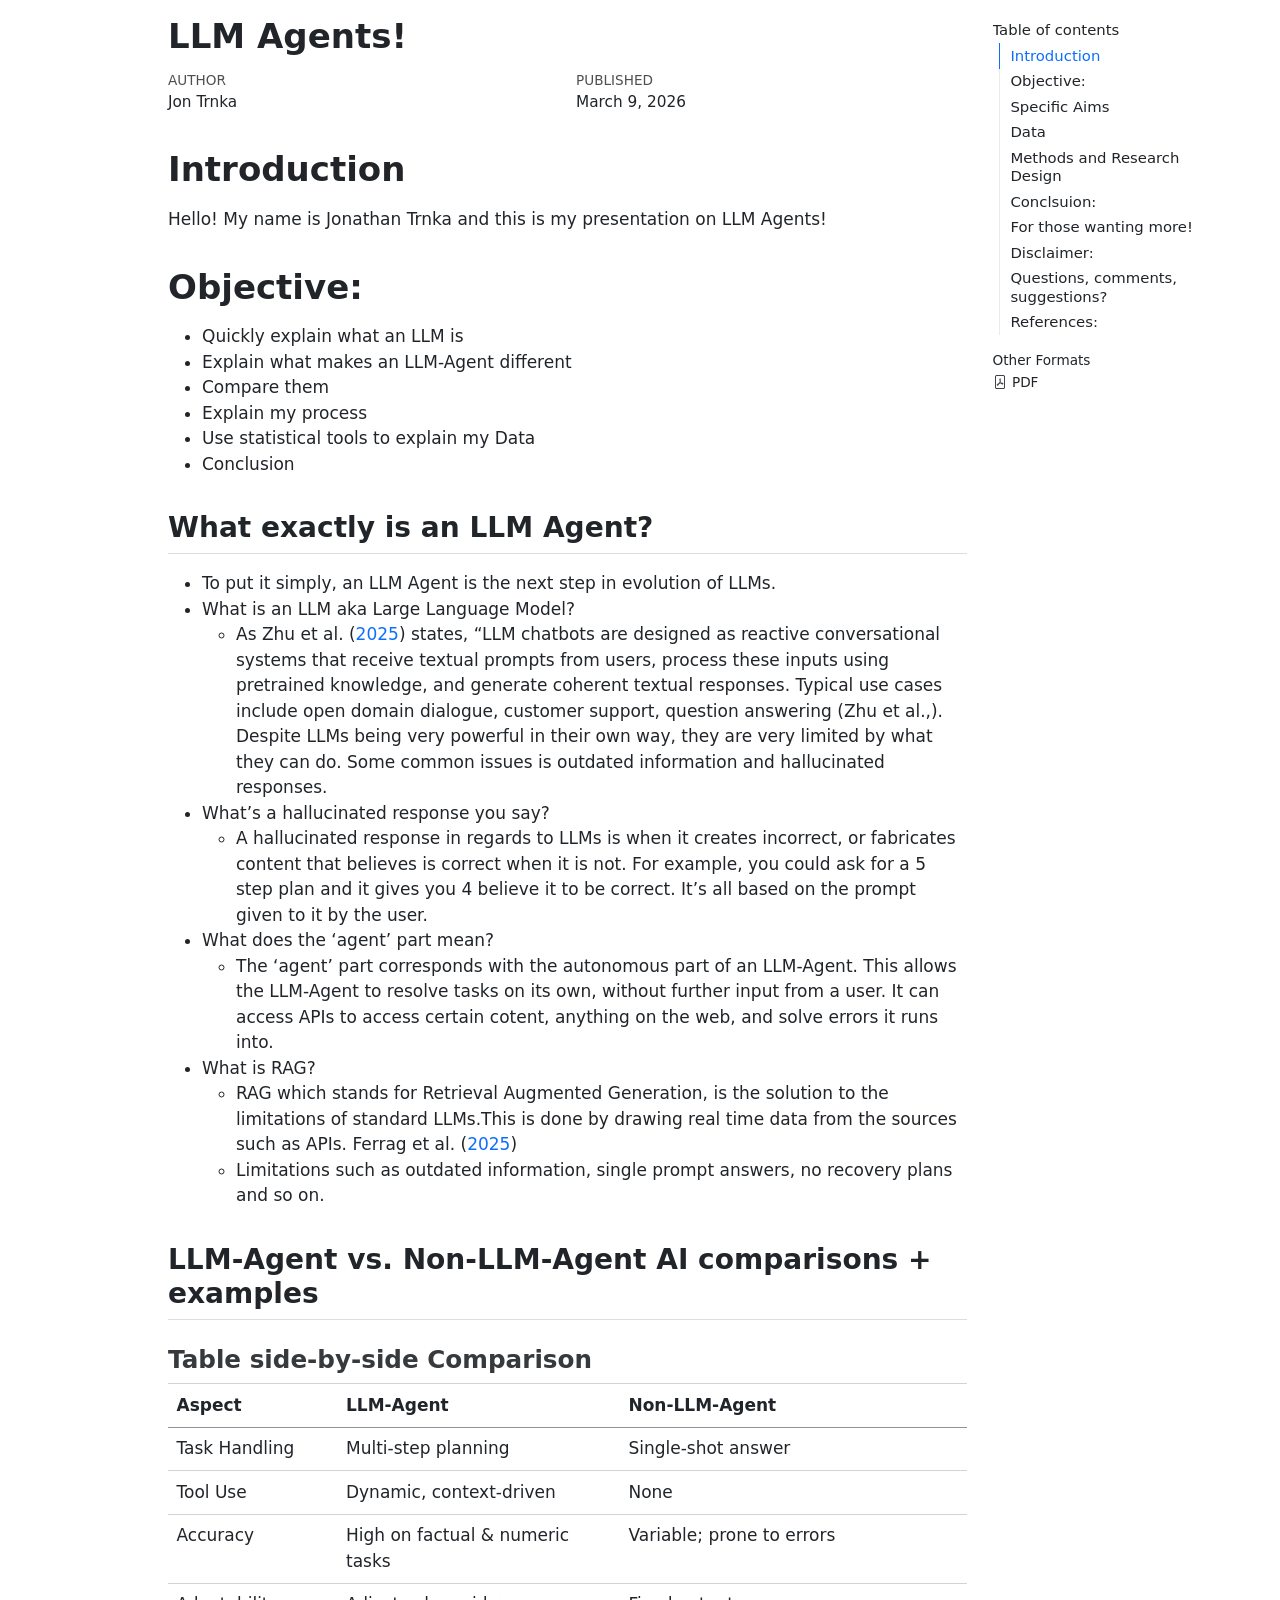
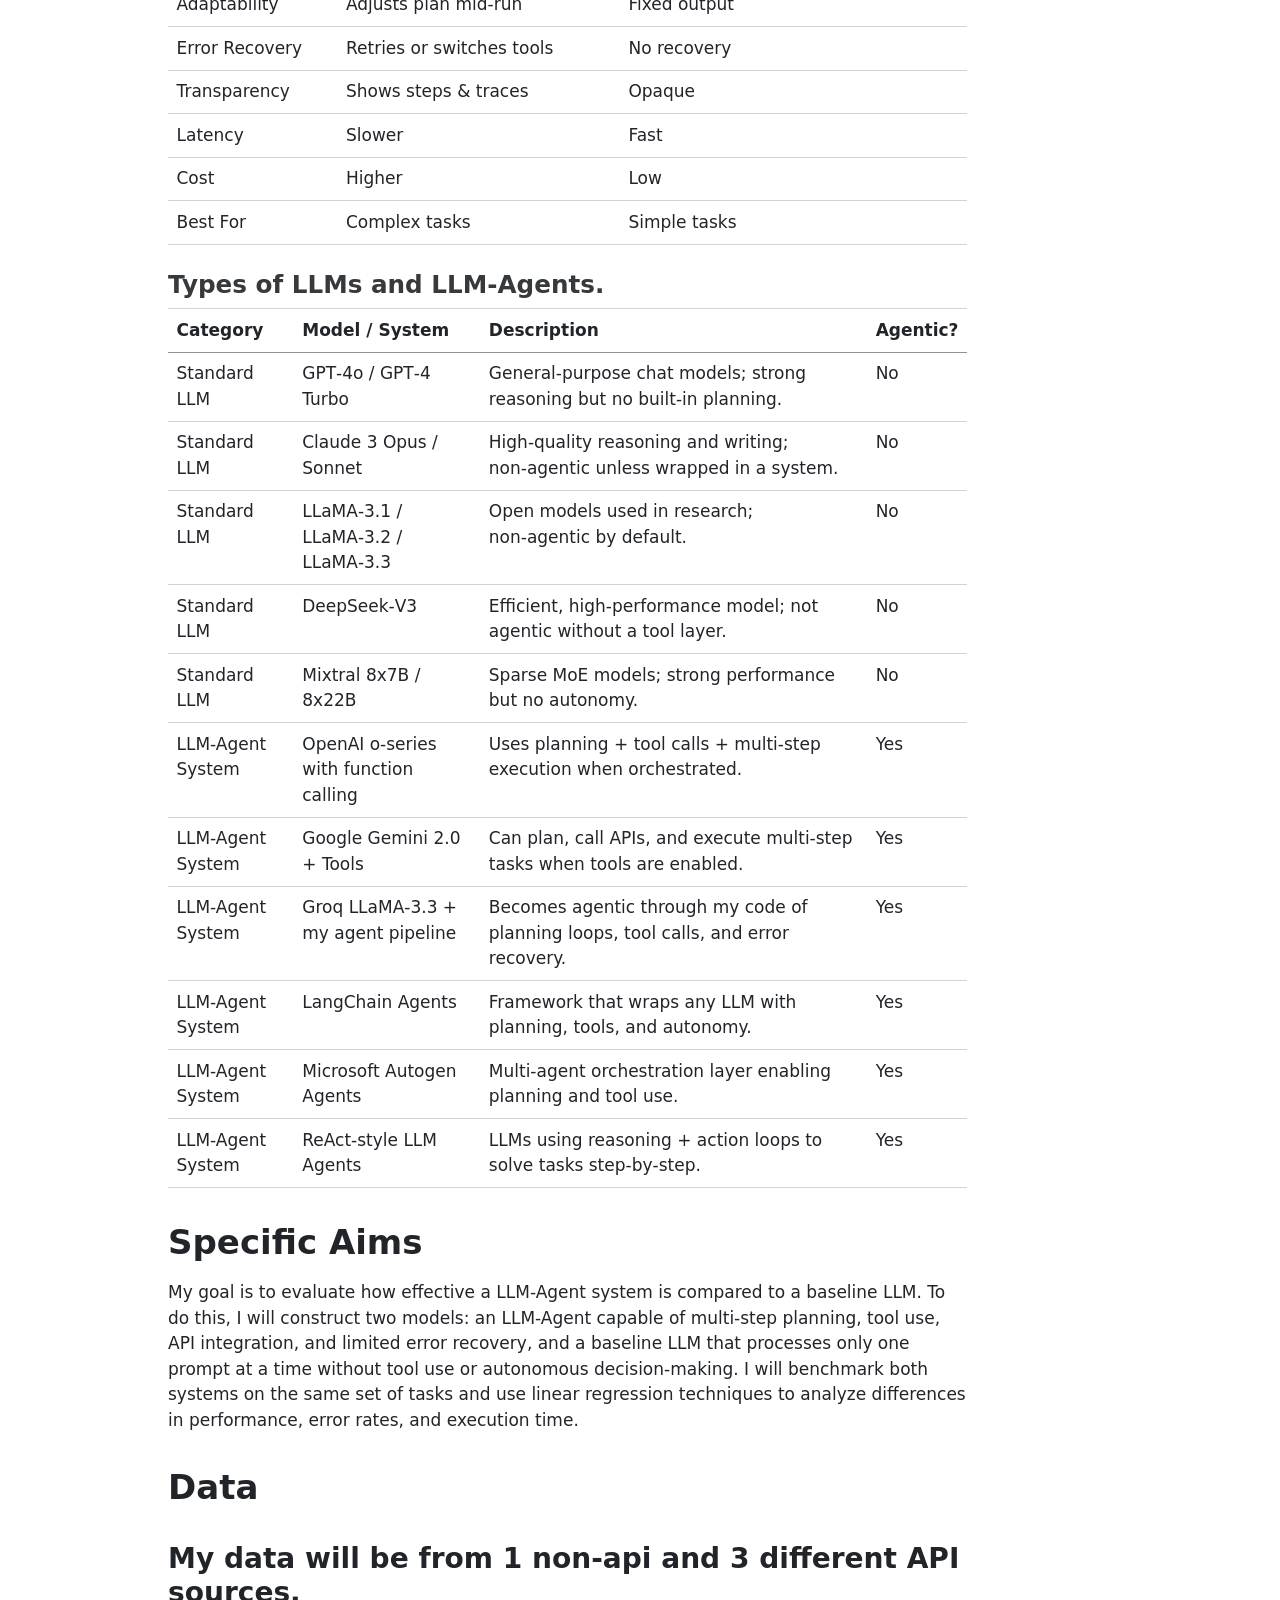
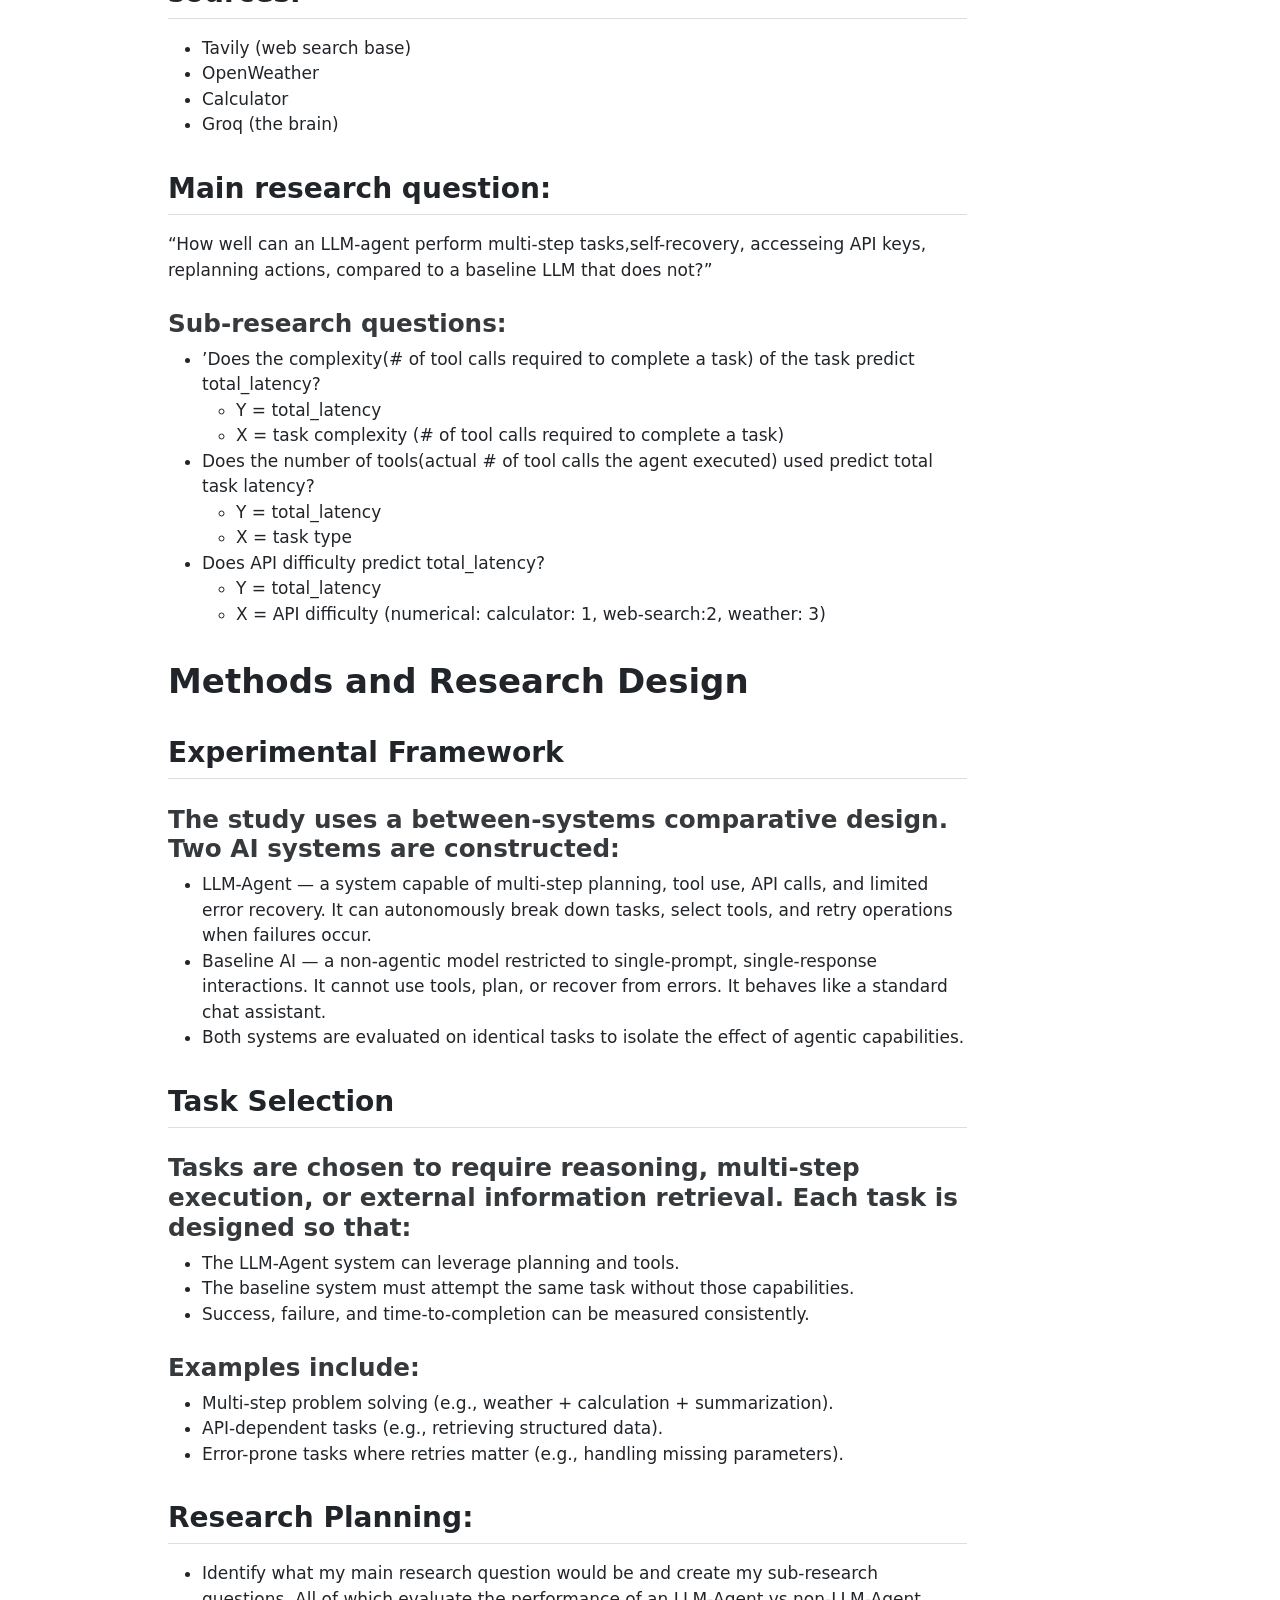
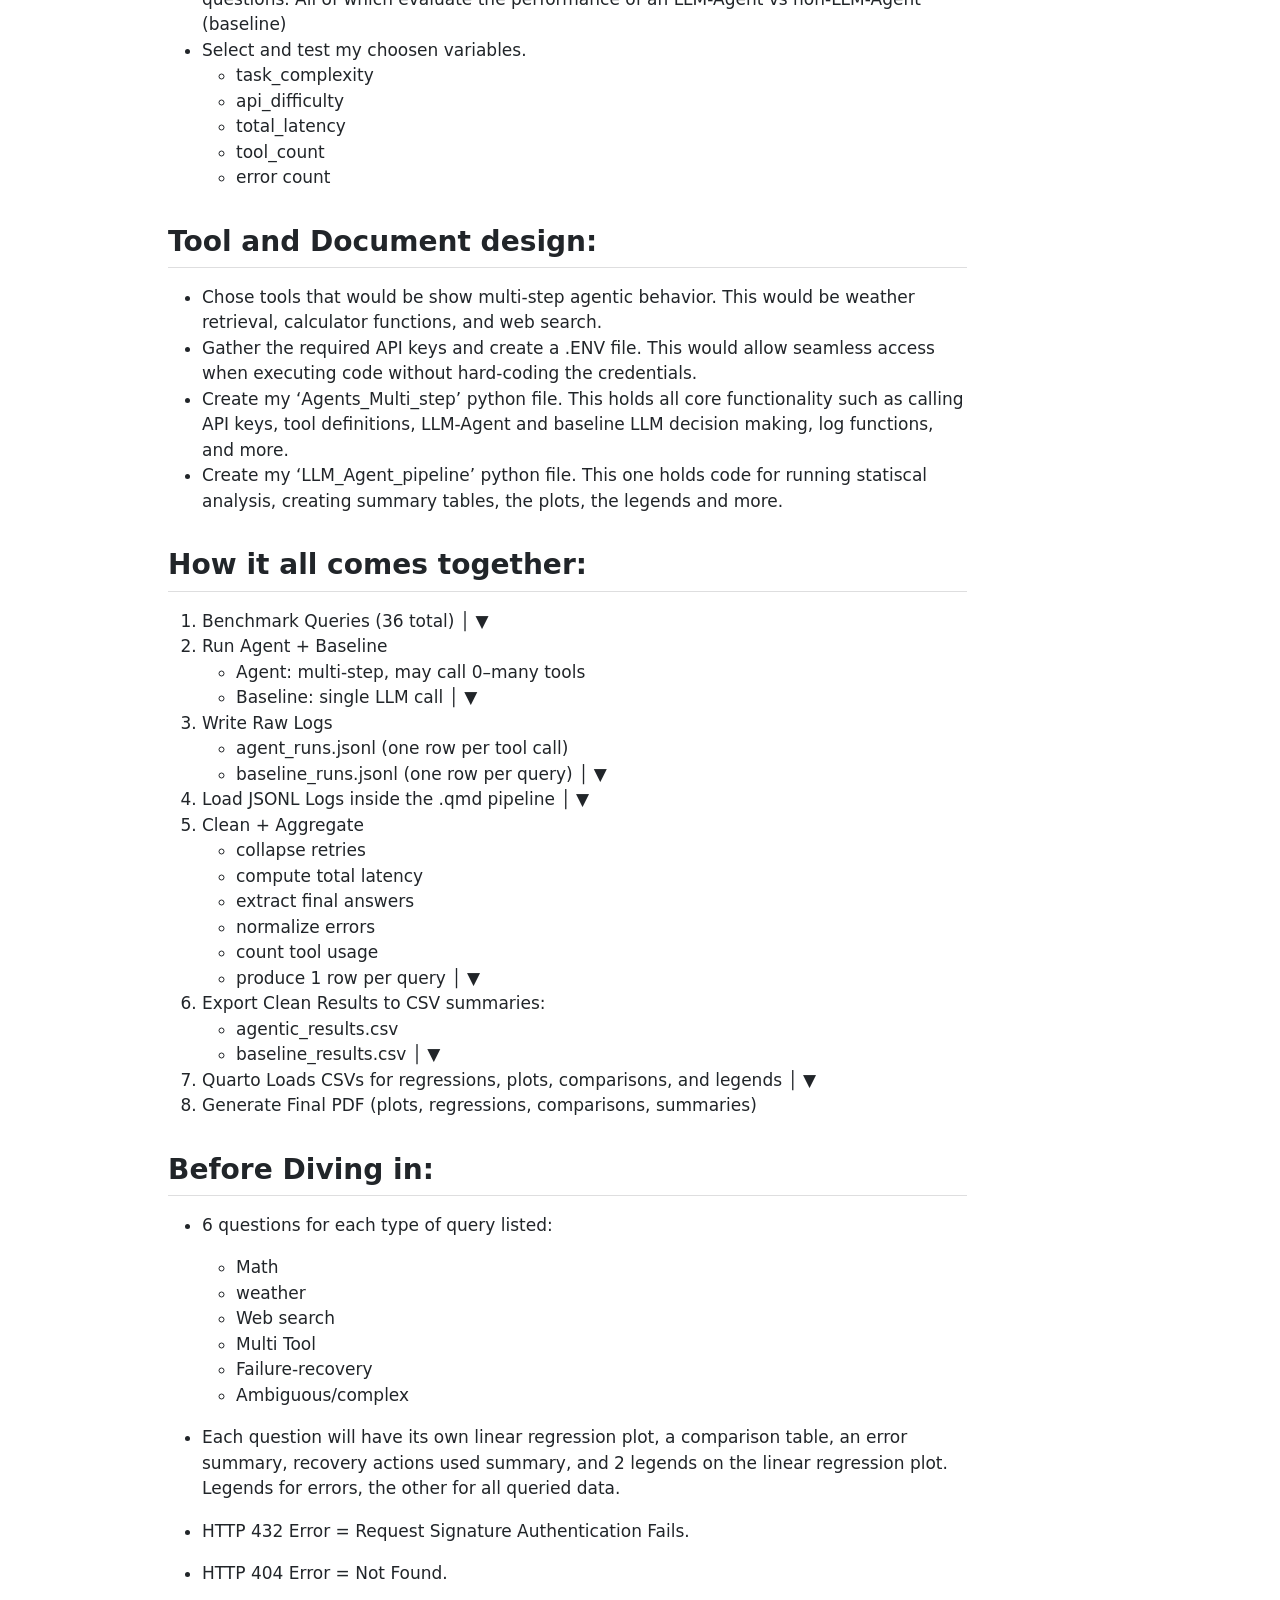
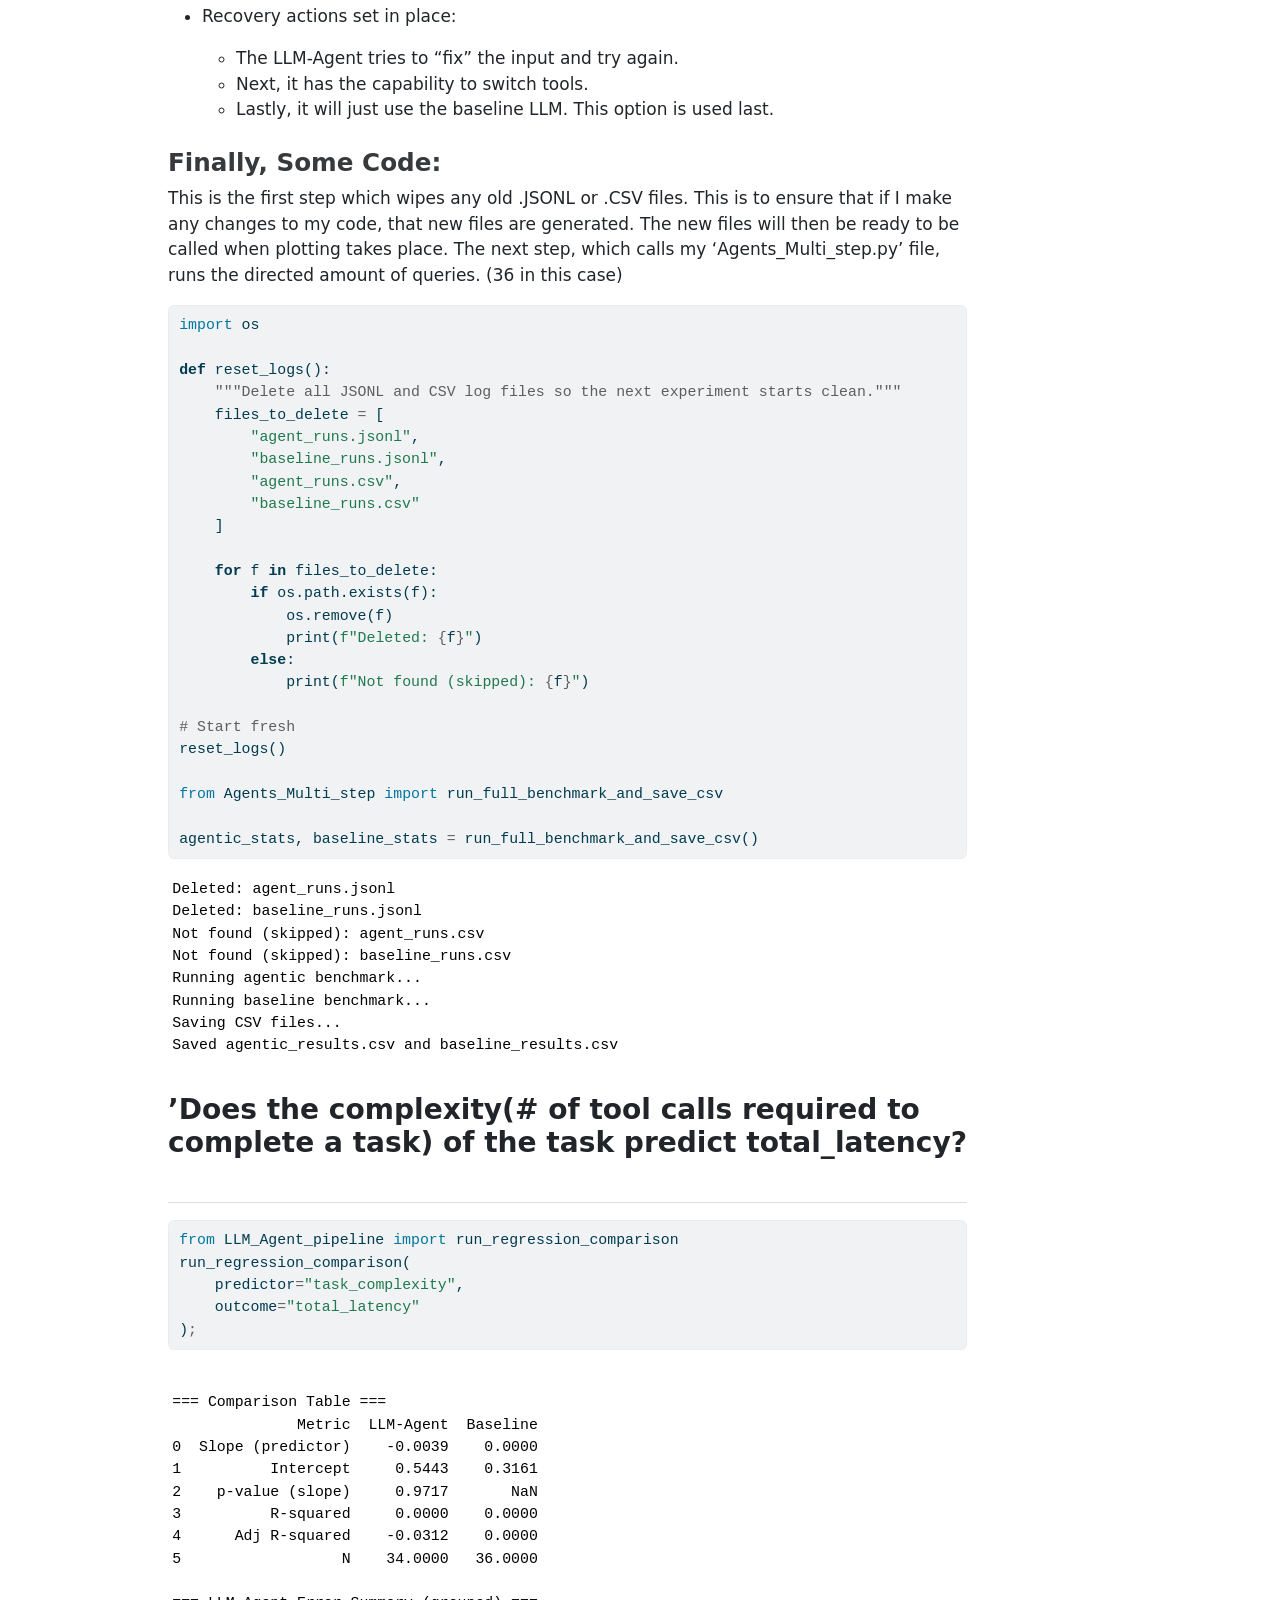
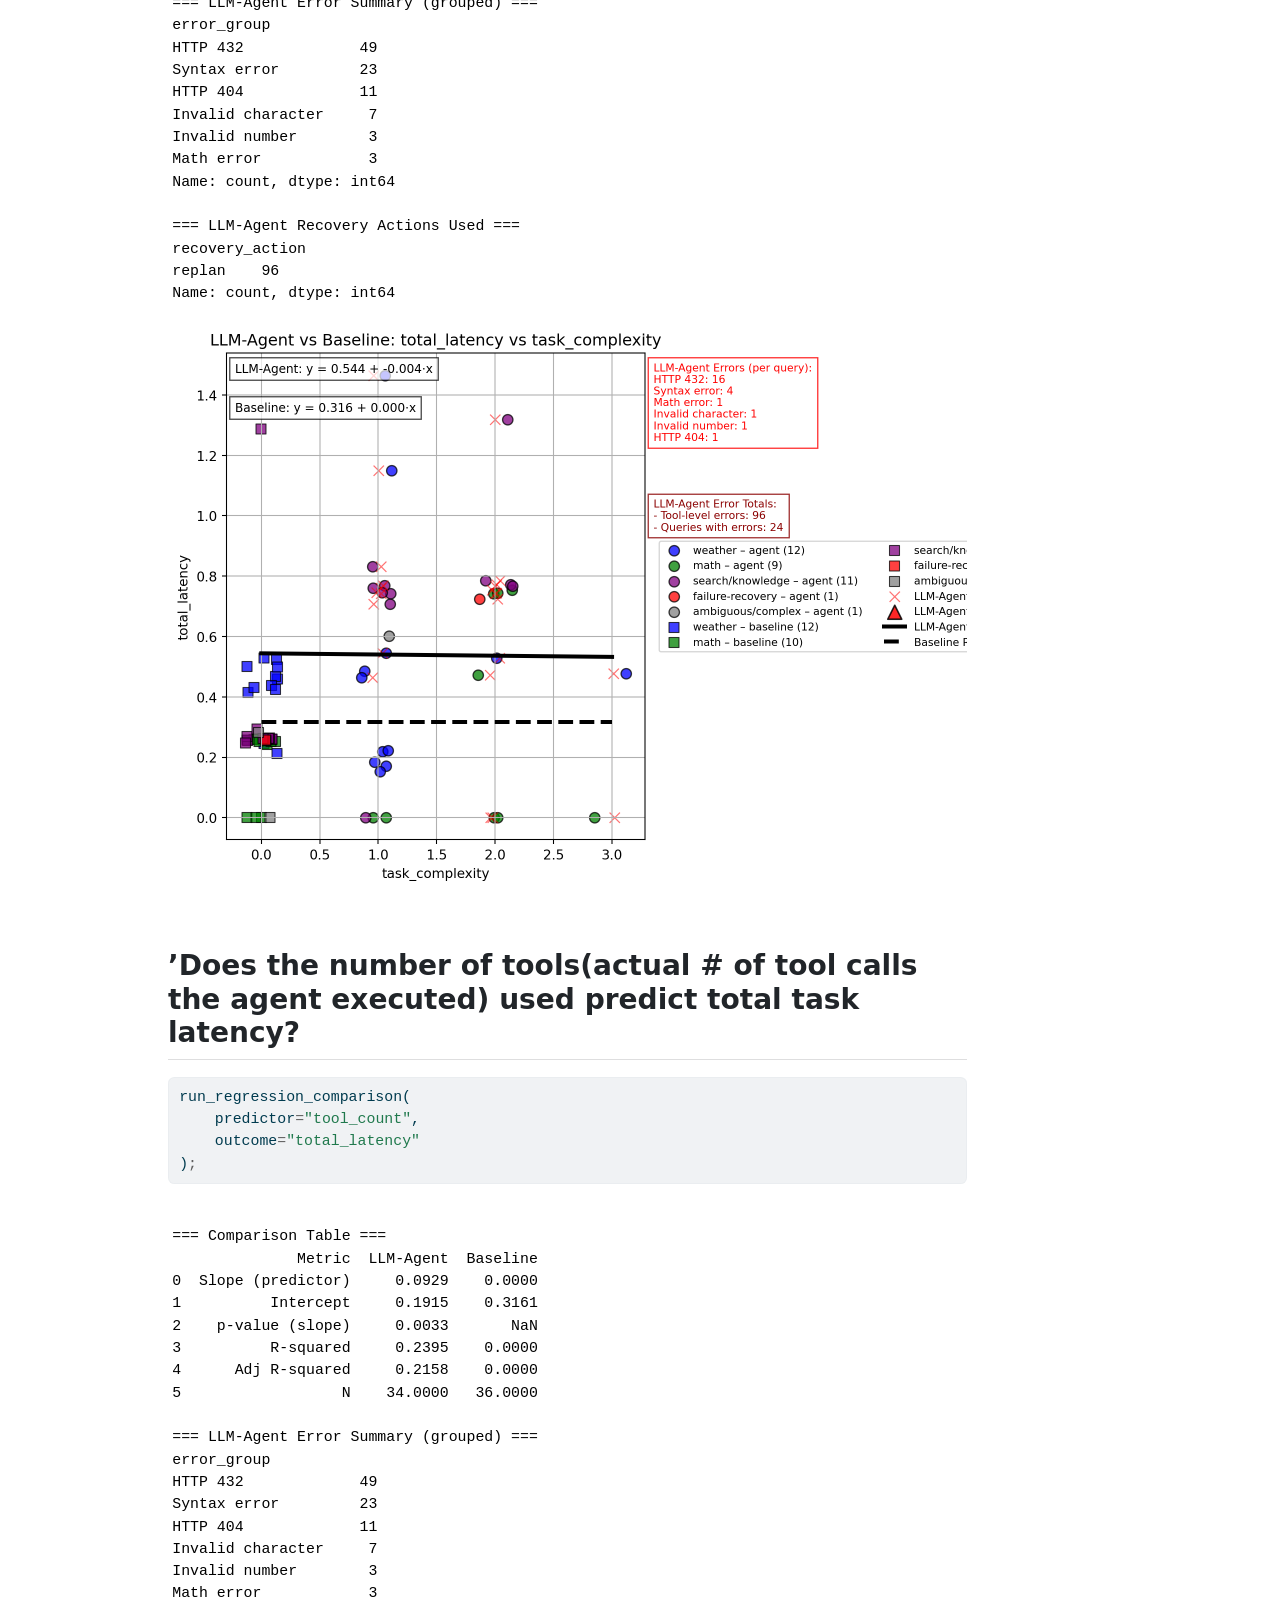
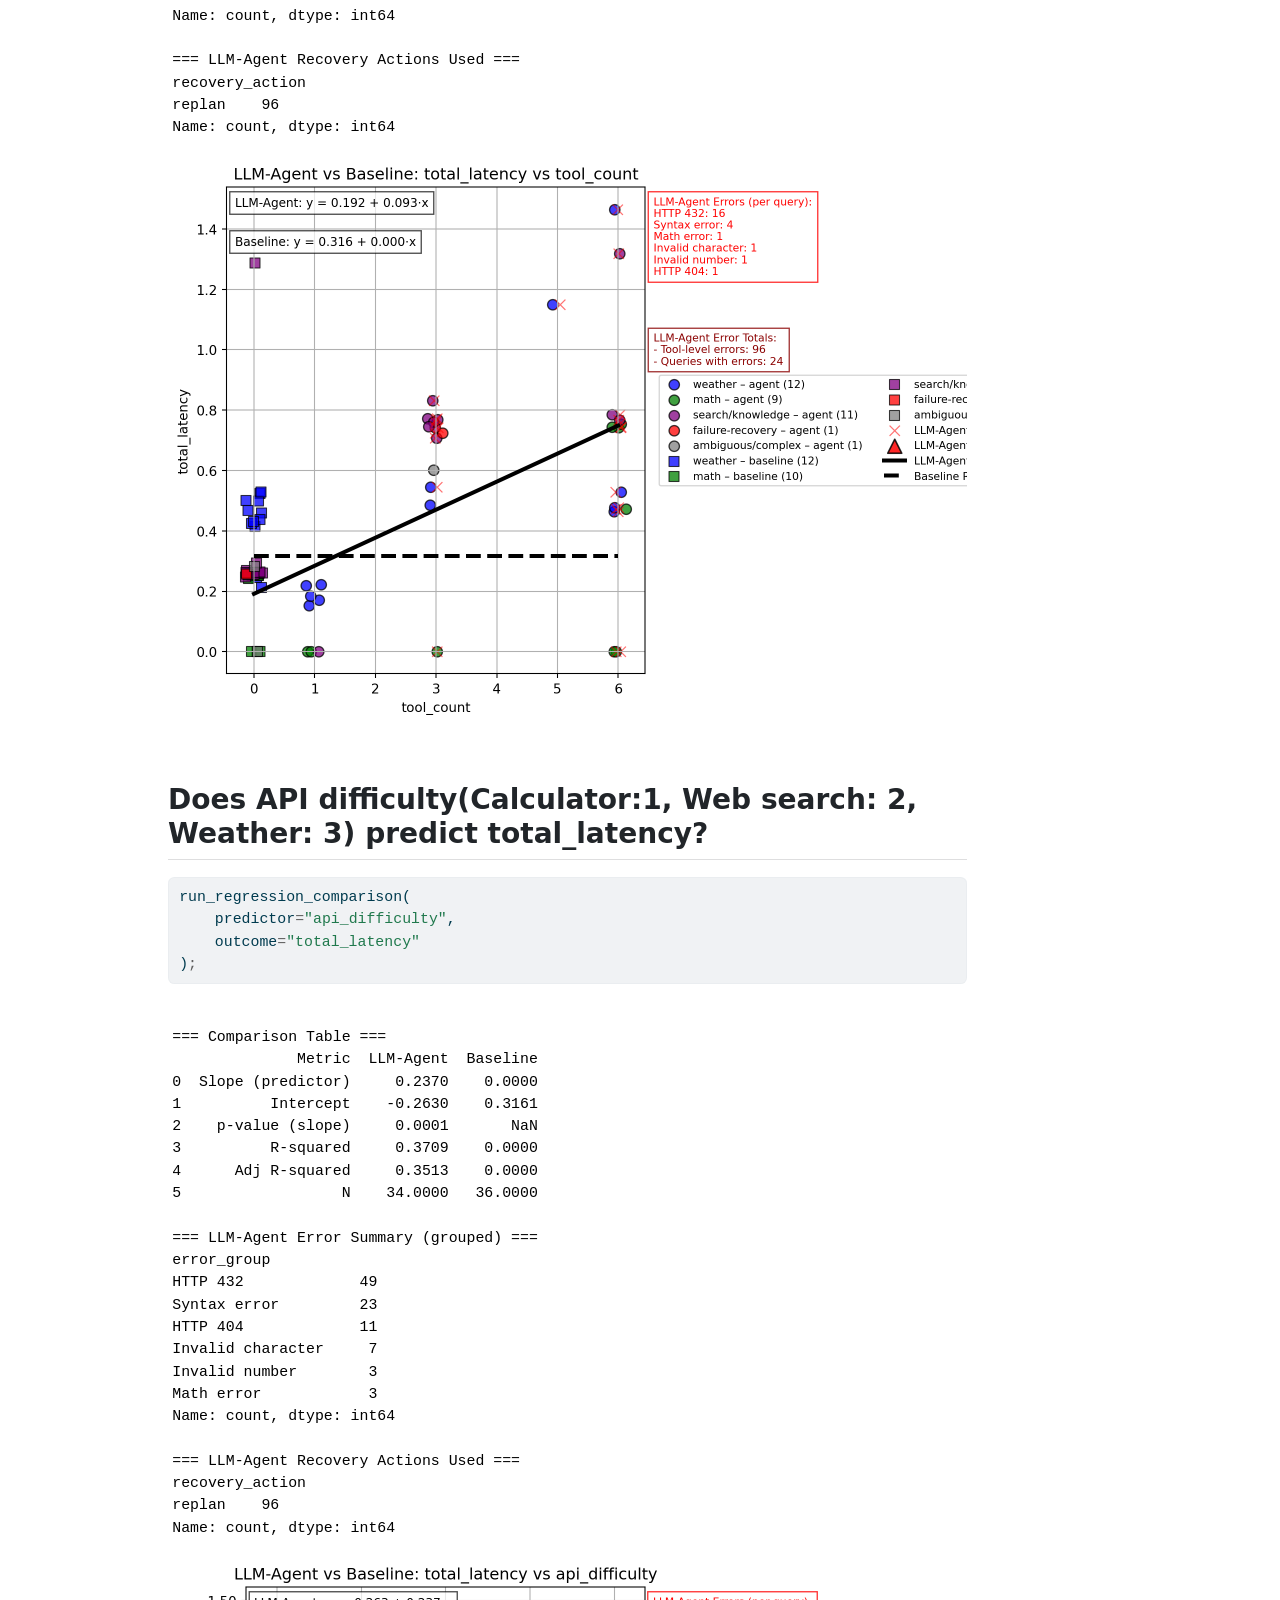
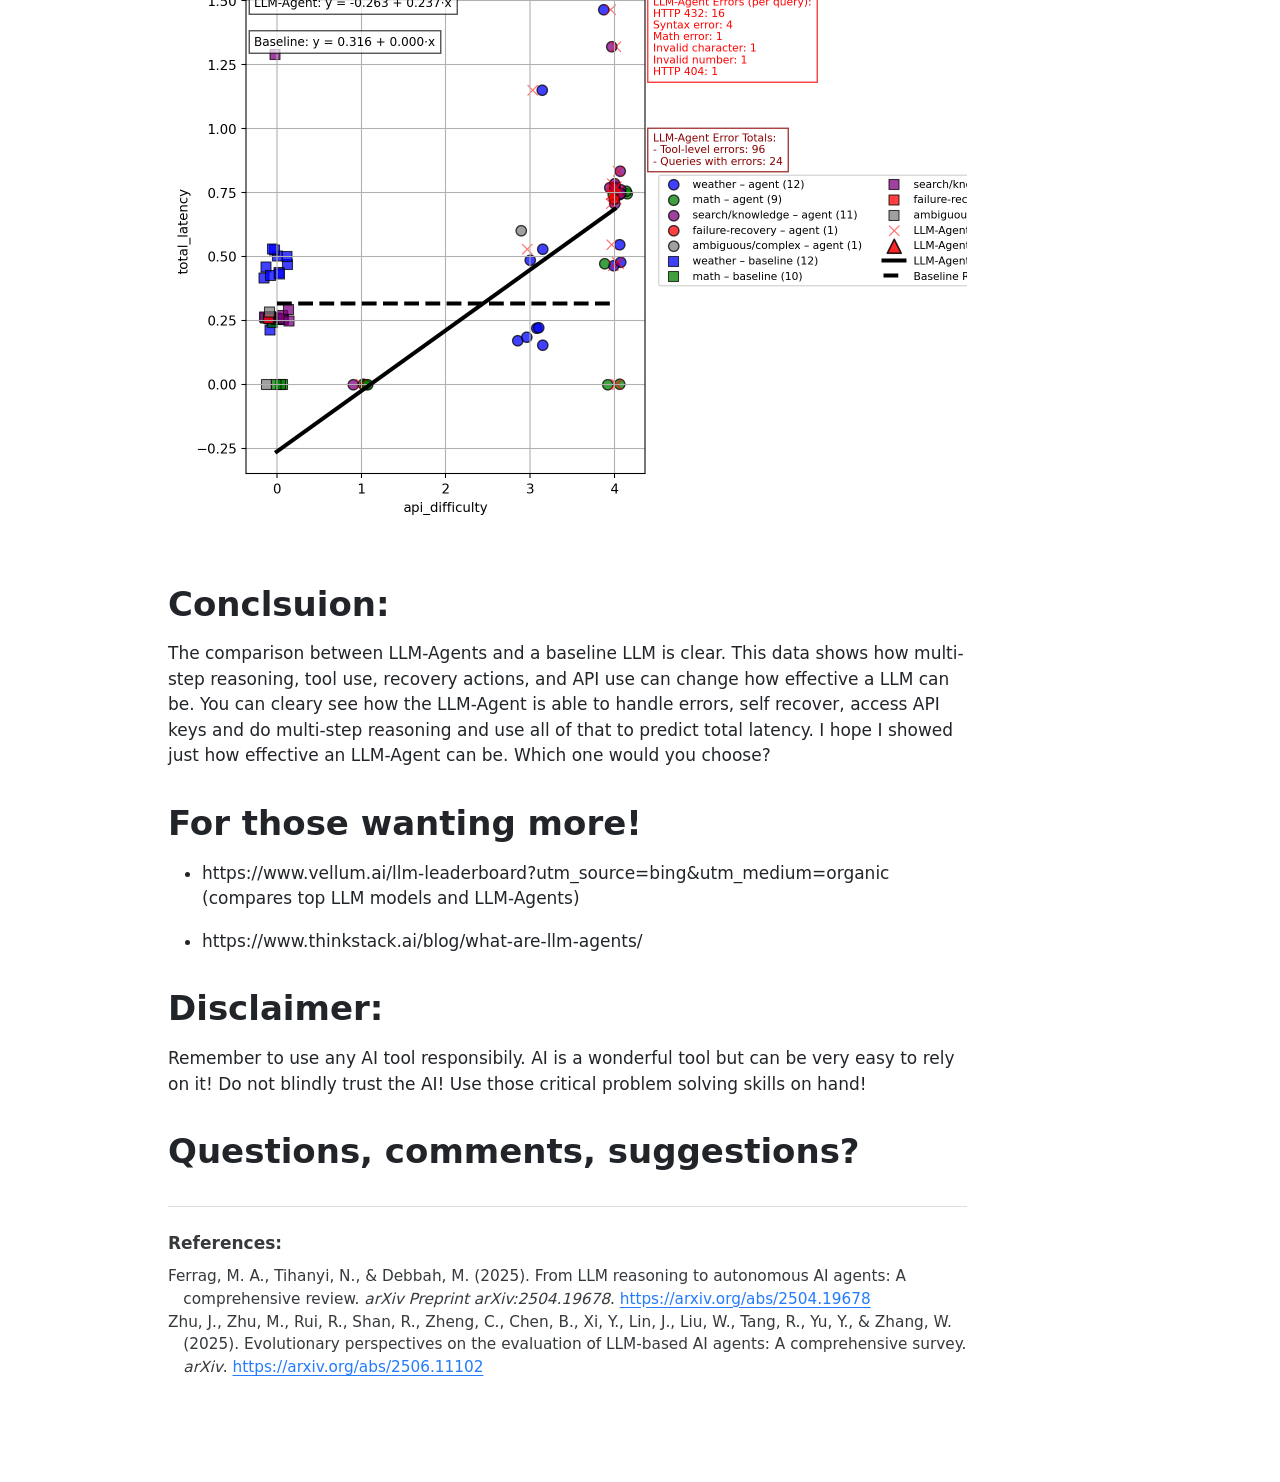
==== LLM-Agents.html @ b6d94b33 "Initial commit: LLM agent vs baseline LLM benchmark Benchmarks an agentic LLM pipeline (planning, to" ====
<!DOCTYPE html>
<html xmlns="http://www.w3.org/1999/xhtml" lang="en" xml:lang="en"><head>

<meta charset="utf-8">
<meta name="generator" content="quarto-1.8.27">

<meta name="viewport" content="width=device-width, initial-scale=1.0, user-scalable=yes">

<meta name="author" content="Jon Trnka">
<meta name="dcterms.date" content="2026-03-09">

<title>LLM Agents!</title>
<style>
code{white-space: pre-wrap;}
span.smallcaps{font-variant: small-caps;}
div.columns{display: flex; gap: min(4vw, 1.5em);}
div.column{flex: auto; overflow-x: auto;}
div.hanging-indent{margin-left: 1.5em; text-indent: -1.5em;}
ul.task-list{list-style: none;}
ul.task-list li input[type="checkbox"] {
  width: 0.8em;
  margin: 0 0.8em 0.2em -1em; /* quarto-specific, see https://github.com/quarto-dev/quarto-cli/issues/4556 */ 
  vertical-align: middle;
}
/* CSS for syntax highlighting */
html { -webkit-text-size-adjust: 100%; }
pre > code.sourceCode { white-space: pre; position: relative; }
pre > code.sourceCode > span { display: inline-block; line-height: 1.25; }
pre > code.sourceCode > span:empty { height: 1.2em; }
.sourceCode { overflow: visible; }
code.sourceCode > span { color: inherit; text-decoration: inherit; }
div.sourceCode { margin: 1em 0; }
pre.sourceCode { margin: 0; }
@media screen {
div.sourceCode { overflow: auto; }
}
@media print {
pre > code.sourceCode { white-space: pre-wrap; }
pre > code.sourceCode > span { text-indent: -5em; padding-left: 5em; }
}
pre.numberSource code
  { counter-reset: source-line 0; }
pre.numberSource code > span
  { position: relative; left: -4em; counter-increment: source-line; }
pre.numberSource code > span > a:first-child::before
  { content: counter(source-line);
    position: relative; left: -1em; text-align: right; vertical-align: baseline;
    border: none; display: inline-block;
    -webkit-touch-callout: none; -webkit-user-select: none;
    -khtml-user-select: none; -moz-user-select: none;
    -ms-user-select: none; user-select: none;
    padding: 0 4px; width: 4em;
  }
pre.numberSource { margin-left: 3em;  padding-left: 4px; }
div.sourceCode
  {   }
@media screen {
pre > code.sourceCode > span > a:first-child::before { text-decoration: underline; }
}
/* CSS for citations */
div.csl-bib-body { }
div.csl-entry {
  clear: both;
  margin-bottom: 0em;
}
.hanging-indent div.csl-entry {
  margin-left:2em;
  text-indent:-2em;
}
div.csl-left-margin {
  min-width:2em;
  float:left;
}
div.csl-right-inline {
  margin-left:2em;
  padding-left:1em;
}
div.csl-indent {
  margin-left: 2em;
}</style>


<script src="LLM-Agents_files/libs/clipboard/clipboard.min.js"></script>
<script src="LLM-Agents_files/libs/quarto-html/quarto.js" type="module"></script>
<script src="LLM-Agents_files/libs/quarto-html/tabsets/tabsets.js" type="module"></script>
<script src="LLM-Agents_files/libs/quarto-html/axe/axe-check.js" type="module"></script>
<script src="LLM-Agents_files/libs/quarto-html/popper.min.js"></script>
<script src="LLM-Agents_files/libs/quarto-html/tippy.umd.min.js"></script>
<script src="LLM-Agents_files/libs/quarto-html/anchor.min.js"></script>
<link href="LLM-Agents_files/libs/quarto-html/tippy.css" rel="stylesheet">
<link href="LLM-Agents_files/libs/quarto-html/quarto-syntax-highlighting-ed96de9b727972fe78a7b5d16c58bf87.css" rel="stylesheet" id="quarto-text-highlighting-styles">
<script src="LLM-Agents_files/libs/bootstrap/bootstrap.min.js"></script>
<link href="LLM-Agents_files/libs/bootstrap/bootstrap-icons.css" rel="stylesheet">
<link href="LLM-Agents_files/libs/bootstrap/bootstrap-f41d9803cc33b6f0e98b47923fe9125d.min.css" rel="stylesheet" append-hash="true" id="quarto-bootstrap" data-mode="light">


</head>

<body class="quarto-light">

<div id="quarto-content" class="page-columns page-rows-contents page-layout-article">
<div id="quarto-margin-sidebar" class="sidebar margin-sidebar">
  <nav id="TOC" role="doc-toc" class="toc-active">
    <h2 id="toc-title">Table of contents</h2>
   
  <ul>
  <li><a href="#introduction" id="toc-introduction" class="nav-link active" data-scroll-target="#introduction">Introduction</a></li>
  <li><a href="#objective" id="toc-objective" class="nav-link" data-scroll-target="#objective">Objective:</a>
  <ul class="collapse">
  <li><a href="#what-exactly-is-an-llm-agent" id="toc-what-exactly-is-an-llm-agent" class="nav-link" data-scroll-target="#what-exactly-is-an-llm-agent">What exactly is an LLM Agent?</a></li>
  <li><a href="#llm-agent-vs.-nonllm-agent-ai-comparisons-examples" id="toc-llm-agent-vs.-nonllm-agent-ai-comparisons-examples" class="nav-link" data-scroll-target="#llm-agent-vs.-nonllm-agent-ai-comparisons-examples">LLM-Agent vs.&nbsp;Non‑LLM-Agent AI comparisons + examples</a>
  <ul class="collapse">
  <li><a href="#table-side-by-side-comparison" id="toc-table-side-by-side-comparison" class="nav-link" data-scroll-target="#table-side-by-side-comparison">Table side-by-side Comparison</a></li>
  <li><a href="#types-of-llms-and-llm-agents." id="toc-types-of-llms-and-llm-agents." class="nav-link" data-scroll-target="#types-of-llms-and-llm-agents.">Types of LLMs and LLM-Agents.</a></li>
  </ul></li>
  </ul></li>
  <li><a href="#specific-aims" id="toc-specific-aims" class="nav-link" data-scroll-target="#specific-aims">Specific Aims</a></li>
  <li><a href="#data" id="toc-data" class="nav-link" data-scroll-target="#data">Data</a>
  <ul class="collapse">
  <li><a href="#my-data-will-be-from-1-non-api-and-3-different-api-sources." id="toc-my-data-will-be-from-1-non-api-and-3-different-api-sources." class="nav-link" data-scroll-target="#my-data-will-be-from-1-non-api-and-3-different-api-sources.">My data will be from 1 non-api and 3 different API sources.</a></li>
  <li><a href="#main-research-question" id="toc-main-research-question" class="nav-link" data-scroll-target="#main-research-question">Main research question:</a>
  <ul class="collapse">
  <li><a href="#sub-research-questions" id="toc-sub-research-questions" class="nav-link" data-scroll-target="#sub-research-questions">Sub-research questions:</a></li>
  </ul></li>
  </ul></li>
  <li><a href="#methods-and-research-design" id="toc-methods-and-research-design" class="nav-link" data-scroll-target="#methods-and-research-design">Methods and Research Design</a>
  <ul class="collapse">
  <li><a href="#experimental-framework" id="toc-experimental-framework" class="nav-link" data-scroll-target="#experimental-framework">Experimental Framework</a>
  <ul class="collapse">
  <li><a href="#the-study-uses-a-betweensystems-comparative-design.-two-ai-systems-are-constructed" id="toc-the-study-uses-a-betweensystems-comparative-design.-two-ai-systems-are-constructed" class="nav-link" data-scroll-target="#the-study-uses-a-betweensystems-comparative-design.-two-ai-systems-are-constructed">The study uses a between‑systems comparative design. Two AI systems are constructed:</a></li>
  </ul></li>
  <li><a href="#task-selection" id="toc-task-selection" class="nav-link" data-scroll-target="#task-selection">Task Selection</a>
  <ul class="collapse">
  <li><a href="#tasks-are-chosen-to-require-reasoning-multi-step-execution-or-external-information-retrieval.-each-task-is-designed-so-that" id="toc-tasks-are-chosen-to-require-reasoning-multi-step-execution-or-external-information-retrieval.-each-task-is-designed-so-that" class="nav-link" data-scroll-target="#tasks-are-chosen-to-require-reasoning-multi-step-execution-or-external-information-retrieval.-each-task-is-designed-so-that">Tasks are chosen to require reasoning, multi-step execution, or external information retrieval. Each task is designed so that:</a></li>
  <li><a href="#examples-include" id="toc-examples-include" class="nav-link" data-scroll-target="#examples-include">Examples include:</a></li>
  </ul></li>
  <li><a href="#research-planning" id="toc-research-planning" class="nav-link" data-scroll-target="#research-planning">Research Planning:</a></li>
  <li><a href="#tool-and-document-design" id="toc-tool-and-document-design" class="nav-link" data-scroll-target="#tool-and-document-design">Tool and Document design:</a></li>
  <li><a href="#how-it-all-comes-together" id="toc-how-it-all-comes-together" class="nav-link" data-scroll-target="#how-it-all-comes-together">How it all comes together:</a></li>
  <li><a href="#before-diving-in" id="toc-before-diving-in" class="nav-link" data-scroll-target="#before-diving-in">Before Diving in:</a>
  <ul class="collapse">
  <li><a href="#finally-some-code" id="toc-finally-some-code" class="nav-link" data-scroll-target="#finally-some-code">Finally, Some Code:</a></li>
  </ul></li>
  <li><a href="#does-the-complexity-of-tool-calls-required-to-complete-a-task-of-the-task-predict-total_latency" id="toc-does-the-complexity-of-tool-calls-required-to-complete-a-task-of-the-task-predict-total_latency" class="nav-link" data-scroll-target="#does-the-complexity-of-tool-calls-required-to-complete-a-task-of-the-task-predict-total_latency">’Does the complexity(# of tool calls required to complete a task) of the task predict total_latency?</a></li>
  <li><a href="#does-the-number-of-toolsactual-of-tool-calls-the-agent-executed-used-predict-total-task-latency" id="toc-does-the-number-of-toolsactual-of-tool-calls-the-agent-executed-used-predict-total-task-latency" class="nav-link" data-scroll-target="#does-the-number-of-toolsactual-of-tool-calls-the-agent-executed-used-predict-total-task-latency">’Does the number of tools(actual # of tool calls the agent executed) used predict total task latency?</a></li>
  <li><a href="#does-api-difficultycalculator1-web-search-2-weather-3-predict-total_latency" id="toc-does-api-difficultycalculator1-web-search-2-weather-3-predict-total_latency" class="nav-link" data-scroll-target="#does-api-difficultycalculator1-web-search-2-weather-3-predict-total_latency">Does API difficulty(Calculator:1, Web search: 2, Weather: 3) predict total_latency?</a></li>
  </ul></li>
  <li><a href="#conclsuion" id="toc-conclsuion" class="nav-link" data-scroll-target="#conclsuion">Conclsuion:</a></li>
  <li><a href="#for-those-wanting-more" id="toc-for-those-wanting-more" class="nav-link" data-scroll-target="#for-those-wanting-more">For those wanting more!</a></li>
  <li><a href="#disclaimer" id="toc-disclaimer" class="nav-link" data-scroll-target="#disclaimer">Disclaimer:</a></li>
  <li><a href="#questions-comments-suggestions" id="toc-questions-comments-suggestions" class="nav-link" data-scroll-target="#questions-comments-suggestions">Questions, comments, suggestions?</a></li>
  <li><a href="#references" id="toc-references" class="nav-link" data-scroll-target="#references">References:</a></li>
  </ul>
<div class="quarto-alternate-formats"><h2>Other Formats</h2><ul><li><a href="LLM-Agents.pdf"><i class="bi bi-file-pdf"></i>PDF</a></li></ul></div></nav>
</div>
<main class="content" id="quarto-document-content">

<header id="title-block-header" class="quarto-title-block default">
<div class="quarto-title">
<h1 class="title">LLM Agents!</h1>
</div>



<div class="quarto-title-meta">

    <div>
    <div class="quarto-title-meta-heading">Author</div>
    <div class="quarto-title-meta-contents">
             <p>Jon Trnka </p>
          </div>
  </div>
    
    <div>
    <div class="quarto-title-meta-heading">Published</div>
    <div class="quarto-title-meta-contents">
      <p class="date">March 9, 2026</p>
    </div>
  </div>
  
    
  </div>
  


</header>


<section id="introduction" class="level1">
<h1>Introduction</h1>
<p>Hello! My name is Jonathan Trnka and this is my presentation on LLM Agents!</p>
</section>
<section id="objective" class="level1">
<h1>Objective:</h1>
<ul>
<li>Quickly explain what an LLM is</li>
<li>Explain what makes an LLM-Agent different</li>
<li>Compare them</li>
<li>Explain my process</li>
<li>Use statistical tools to explain my Data</li>
<li>Conclusion</li>
</ul>
<section id="what-exactly-is-an-llm-agent" class="level2">
<h2 class="anchored" data-anchor-id="what-exactly-is-an-llm-agent">What exactly is an LLM Agent?</h2>
<ul>
<li>To put it simply, an LLM Agent is the next step in evolution of LLMs.</li>
<li>What is an LLM aka Large Language Model?
<ul>
<li>As <span class="citation" data-cites="zhu2025evolutionary">Zhu et al. (<a href="#ref-zhu2025evolutionary" role="doc-biblioref">2025</a>)</span> states, “LLM chatbots are designed as reactive conversational systems that receive textual prompts from users, process these inputs using pretrained knowledge, and generate coherent textual responses. Typical use cases include open domain dialogue, customer support, question answering (Zhu et al.,). Despite LLMs being very powerful in their own way, they are very limited by what they can do. Some common issues is outdated information and hallucinated responses.</li>
</ul></li>
<li>What’s a hallucinated response you say?
<ul>
<li>A hallucinated response in regards to LLMs is when it creates incorrect, or fabricates content that believes is correct when it is not. For example, you could ask for a 5 step plan and it gives you 4 believe it to be correct. It’s all based on the prompt given to it by the user.</li>
</ul></li>
<li>What does the ‘agent’ part mean?
<ul>
<li>The ‘agent’ part corresponds with the autonomous part of an LLM-Agent. This allows the LLM-Agent to resolve tasks on its own, without further input from a user. It can access APIs to access certain cotent, anything on the web, and solve errors it runs into.</li>
</ul></li>
<li>What is RAG?
<ul>
<li>RAG which stands for Retrieval Augmented Generation, is the solution to the limitations of standard LLMs.This is done by drawing real time data from the sources such as APIs. <span class="citation" data-cites="ferrag2025agents">Ferrag et al. (<a href="#ref-ferrag2025agents" role="doc-biblioref">2025</a>)</span></li>
<li>Limitations such as outdated information, single prompt answers, no recovery plans and so on.</li>
</ul></li>
</ul>
</section>
<section id="llm-agent-vs.-nonllm-agent-ai-comparisons-examples" class="level2">
<h2 class="anchored" data-anchor-id="llm-agent-vs.-nonllm-agent-ai-comparisons-examples">LLM-Agent vs.&nbsp;Non‑LLM-Agent AI comparisons + examples</h2>
<section id="table-side-by-side-comparison" class="level3">
<h3 class="anchored" data-anchor-id="table-side-by-side-comparison">Table side-by-side Comparison</h3>
<table class="caption-top table">
<colgroup>
<col style="width: 21%">
<col style="width: 35%">
<col style="width: 43%">
</colgroup>
<thead>
<tr class="header">
<th>Aspect</th>
<th>LLM-Agent</th>
<th>Non‑LLM-Agent</th>
</tr>
</thead>
<tbody>
<tr class="odd">
<td>Task Handling</td>
<td>Multi-step planning</td>
<td>Single-shot answer</td>
</tr>
<tr class="even">
<td>Tool Use</td>
<td>Dynamic, context-driven</td>
<td>None</td>
</tr>
<tr class="odd">
<td>Accuracy</td>
<td>High on factual &amp; numeric tasks</td>
<td>Variable; prone to errors</td>
</tr>
<tr class="even">
<td>Adaptability</td>
<td>Adjusts plan mid-run</td>
<td>Fixed output</td>
</tr>
<tr class="odd">
<td>Error Recovery</td>
<td>Retries or switches tools</td>
<td>No recovery</td>
</tr>
<tr class="even">
<td>Transparency</td>
<td>Shows steps &amp; traces</td>
<td>Opaque</td>
</tr>
<tr class="odd">
<td>Latency</td>
<td>Slower</td>
<td>Fast</td>
</tr>
<tr class="even">
<td>Cost</td>
<td>Higher</td>
<td>Low</td>
</tr>
<tr class="odd">
<td>Best For</td>
<td>Complex tasks</td>
<td>Simple tasks</td>
</tr>
</tbody>
</table>
</section>
<section id="types-of-llms-and-llm-agents." class="level3">
<h3 class="anchored" data-anchor-id="types-of-llms-and-llm-agents.">Types of LLMs and LLM-Agents.</h3>
<table class="caption-top table">
<colgroup>
<col style="width: 16%">
<col style="width: 24%">
<col style="width: 51%">
<col style="width: 6%">
</colgroup>
<thead>
<tr class="header">
<th>Category</th>
<th>Model / System</th>
<th>Description</th>
<th>Agentic?</th>
</tr>
</thead>
<tbody>
<tr class="odd">
<td>Standard LLM</td>
<td>GPT‑4o / GPT‑4 Turbo</td>
<td>General-purpose chat models; strong reasoning but no built‑in planning.</td>
<td>No</td>
</tr>
<tr class="even">
<td>Standard LLM</td>
<td>Claude 3 Opus / Sonnet</td>
<td>High‑quality reasoning and writing; non‑agentic unless wrapped in a system.</td>
<td>No</td>
</tr>
<tr class="odd">
<td>Standard LLM</td>
<td>LLaMA‑3.1 / LLaMA‑3.2 / LLaMA‑3.3</td>
<td>Open models used in research; non‑agentic by default.</td>
<td>No</td>
</tr>
<tr class="even">
<td>Standard LLM</td>
<td>DeepSeek‑V3</td>
<td>Efficient, high‑performance model; not agentic without a tool layer.</td>
<td>No</td>
</tr>
<tr class="odd">
<td>Standard LLM</td>
<td>Mixtral 8x7B / 8x22B</td>
<td>Sparse MoE models; strong performance but no autonomy.</td>
<td>No</td>
</tr>
<tr class="even">
<td>LLM-Agent System</td>
<td>OpenAI o‑series with function calling</td>
<td>Uses planning + tool calls + multi‑step execution when orchestrated.</td>
<td>Yes</td>
</tr>
<tr class="odd">
<td>LLM-Agent System</td>
<td>Google Gemini 2.0 + Tools</td>
<td>Can plan, call APIs, and execute multi‑step tasks when tools are enabled.</td>
<td>Yes</td>
</tr>
<tr class="even">
<td>LLM-Agent System</td>
<td>Groq LLaMA‑3.3 + my agent pipeline</td>
<td>Becomes agentic through my code of planning loops, tool calls, and error recovery.</td>
<td>Yes</td>
</tr>
<tr class="odd">
<td>LLM-Agent System</td>
<td>LangChain Agents</td>
<td>Framework that wraps any LLM with planning, tools, and autonomy.</td>
<td>Yes</td>
</tr>
<tr class="even">
<td>LLM-Agent System</td>
<td>Microsoft Autogen Agents</td>
<td>Multi‑agent orchestration layer enabling planning and tool use.</td>
<td>Yes</td>
</tr>
<tr class="odd">
<td>LLM-Agent System</td>
<td>ReAct‑style LLM Agents</td>
<td>LLMs using reasoning + action loops to solve tasks step‑by‑step.</td>
<td>Yes</td>
</tr>
</tbody>
</table>
</section>
</section>
</section>
<section id="specific-aims" class="level1">
<h1>Specific Aims</h1>
<p>My goal is to evaluate how effective a LLM-Agent system is compared to a baseline LLM. To do this, I will construct two models: an LLM-Agent capable of multi‑step planning, tool use, API integration, and limited error recovery, and a baseline LLM that processes only one prompt at a time without tool use or autonomous decision‑making. I will benchmark both systems on the same set of tasks and use linear regression techniques to analyze differences in performance, error rates, and execution time.</p>
</section>
<section id="data" class="level1">
<h1>Data</h1>
<section id="my-data-will-be-from-1-non-api-and-3-different-api-sources." class="level2">
<h2 class="anchored" data-anchor-id="my-data-will-be-from-1-non-api-and-3-different-api-sources.">My data will be from 1 non-api and 3 different API sources.</h2>
<ul>
<li>Tavily (web search base)</li>
<li>OpenWeather</li>
<li>Calculator</li>
<li>Groq (the brain)</li>
</ul>
</section>
<section id="main-research-question" class="level2">
<h2 class="anchored" data-anchor-id="main-research-question">Main research question:</h2>
<p>“How well can an LLM-agent perform multi‑step tasks,self-recovery, accesseing API keys, replanning actions, compared to a baseline LLM that does not?”</p>
<section id="sub-research-questions" class="level3">
<h3 class="anchored" data-anchor-id="sub-research-questions">Sub-research questions:</h3>
<ul>
<li>’Does the complexity(# of tool calls required to complete a task) of the task predict total_latency?
<ul>
<li>Y = total_latency</li>
<li>X = task complexity (# of tool calls required to complete a task)</li>
</ul></li>
<li>Does the number of tools(actual # of tool calls the agent executed) used predict total task latency?
<ul>
<li>Y = total_latency</li>
<li>X = task type</li>
</ul></li>
<li>Does API difficulty predict total_latency?
<ul>
<li>Y = total_latency</li>
<li>X = API difficulty (numerical: calculator: 1, web-search:2, weather: 3)</li>
</ul></li>
</ul>
</section>
</section>
</section>
<section id="methods-and-research-design" class="level1">
<h1>Methods and Research Design</h1>
<section id="experimental-framework" class="level2">
<h2 class="anchored" data-anchor-id="experimental-framework">Experimental Framework</h2>
<section id="the-study-uses-a-betweensystems-comparative-design.-two-ai-systems-are-constructed" class="level3">
<h3 class="anchored" data-anchor-id="the-study-uses-a-betweensystems-comparative-design.-two-ai-systems-are-constructed">The study uses a between‑systems comparative design. Two AI systems are constructed:</h3>
<ul>
<li>LLM-Agent — a system capable of multi‑step planning, tool use, API calls, and limited error recovery. It can autonomously break down tasks, select tools, and retry operations when failures occur.</li>
<li>Baseline AI — a non‑agentic model restricted to single‑prompt, single‑response interactions. It cannot use tools, plan, or recover from errors. It behaves like a standard chat assistant.</li>
<li>Both systems are evaluated on identical tasks to isolate the effect of agentic capabilities.</li>
</ul>
</section>
</section>
<section id="task-selection" class="level2">
<h2 class="anchored" data-anchor-id="task-selection">Task Selection</h2>
<section id="tasks-are-chosen-to-require-reasoning-multi-step-execution-or-external-information-retrieval.-each-task-is-designed-so-that" class="level3">
<h3 class="anchored" data-anchor-id="tasks-are-chosen-to-require-reasoning-multi-step-execution-or-external-information-retrieval.-each-task-is-designed-so-that">Tasks are chosen to require reasoning, multi-step execution, or external information retrieval. Each task is designed so that:</h3>
<ul>
<li>The LLM-Agent system can leverage planning and tools.</li>
<li>The baseline system must attempt the same task without those capabilities.</li>
<li>Success, failure, and time-to-completion can be measured consistently.</li>
</ul>
</section>
<section id="examples-include" class="level3">
<h3 class="anchored" data-anchor-id="examples-include">Examples include:</h3>
<ul>
<li>Multi-step problem solving (e.g., weather + calculation + summarization).</li>
<li>API-dependent tasks (e.g., retrieving structured data).</li>
<li>Error-prone tasks where retries matter (e.g., handling missing parameters).</li>
</ul>
</section>
</section>
<section id="research-planning" class="level2">
<h2 class="anchored" data-anchor-id="research-planning">Research Planning:</h2>
<ul>
<li>Identify what my main research question would be and create my sub-research questions. All of which evaluate the performance of an LLM-Agent vs non-LLM-Agent (baseline)</li>
<li>Select and test my choosen variables.
<ul>
<li>task_complexity</li>
<li>api_difficulty</li>
<li>total_latency</li>
<li>tool_count</li>
<li>error count</li>
</ul></li>
</ul>
</section>
<section id="tool-and-document-design" class="level2">
<h2 class="anchored" data-anchor-id="tool-and-document-design">Tool and Document design:</h2>
<ul>
<li>Chose tools that would be show multi-step agentic behavior. This would be weather retrieval, calculator functions, and web search.</li>
<li>Gather the required API keys and create a .ENV file. This would allow seamless access when executing code without hard-coding the credentials.</li>
<li>Create my ‘Agents_Multi_step’ python file. This holds all core functionality such as calling API keys, tool definitions, LLM-Agent and baseline LLM decision making, log functions, and more.</li>
<li>Create my ‘LLM_Agent_pipeline’ python file. This one holds code for running statiscal analysis, creating summary tables, the plots, the legends and more.</li>
</ul>
</section>
<section id="how-it-all-comes-together" class="level2">
<h2 class="anchored" data-anchor-id="how-it-all-comes-together">How it all comes together:</h2>
<ol type="1">
<li>Benchmark Queries (36 total) │ ▼</li>
<li>Run Agent + Baseline
<ul>
<li>Agent: multi-step, may call 0–many tools</li>
<li>Baseline: single LLM call │ ▼</li>
</ul></li>
<li>Write Raw Logs
<ul>
<li>agent_runs.jsonl (one row per tool call)</li>
<li>baseline_runs.jsonl (one row per query) │ ▼</li>
</ul></li>
<li>Load JSONL Logs inside the .qmd pipeline │ ▼</li>
<li>Clean + Aggregate
<ul>
<li>collapse retries</li>
<li>compute total latency</li>
<li>extract final answers</li>
<li>normalize errors</li>
<li>count tool usage</li>
<li>produce 1 row per query │ ▼</li>
</ul></li>
<li>Export Clean Results to CSV summaries:
<ul>
<li>agentic_results.csv</li>
<li>baseline_results.csv │ ▼</li>
</ul></li>
<li>Quarto Loads CSVs for regressions, plots, comparisons, and legends │ ▼</li>
<li>Generate Final PDF (plots, regressions, comparisons, summaries)</li>
</ol>
</section>
<section id="before-diving-in" class="level2">
<h2 class="anchored" data-anchor-id="before-diving-in">Before Diving in:</h2>
<ul>
<li><p>6 questions for each type of query listed:</p>
<ul>
<li>Math</li>
<li>weather</li>
<li>Web search</li>
<li>Multi Tool</li>
<li>Failure-recovery</li>
<li>Ambiguous/complex</li>
</ul></li>
<li><p>Each question will have its own linear regression plot, a comparison table, an error summary, recovery actions used summary, and 2 legends on the linear regression plot. Legends for errors, the other for all queried data.</p></li>
<li><p>HTTP 432 Error = Request Signature Authentication Fails.</p></li>
<li><p>HTTP 404 Error = Not Found.</p></li>
<li><p>Recovery actions set in place:</p>
<ul>
<li>The LLM-Agent tries to “fix” the input and try again.</li>
<li>Next, it has the capability to switch tools.</li>
<li>Lastly, it will just use the baseline LLM. This option is used last.</li>
</ul></li>
</ul>
<section id="finally-some-code" class="level3">
<h3 class="anchored" data-anchor-id="finally-some-code">Finally, Some Code:</h3>
<p>This is the first step which wipes any old .JSONL or .CSV files. This is to ensure that if I make any changes to my code, that new files are generated. The new files will then be ready to be called when plotting takes place. The next step, which calls my ‘Agents_Multi_step.py’ file, runs the directed amount of queries. (36 in this case)</p>
<div id="6bfddbef" class="cell" data-execution_count="1">
<div class="code-copy-outer-scaffold"><div class="sourceCode cell-code" id="cb1"><pre class="sourceCode python code-with-copy"><code class="sourceCode python"><span id="cb1-1"><a href="#cb1-1" aria-hidden="true" tabindex="-1"></a><span class="im">import</span> os</span>
<span id="cb1-2"><a href="#cb1-2" aria-hidden="true" tabindex="-1"></a></span>
<span id="cb1-3"><a href="#cb1-3" aria-hidden="true" tabindex="-1"></a><span class="kw">def</span> reset_logs():</span>
<span id="cb1-4"><a href="#cb1-4" aria-hidden="true" tabindex="-1"></a>    <span class="co">"""Delete all JSONL and CSV log files so the next experiment starts clean."""</span></span>
<span id="cb1-5"><a href="#cb1-5" aria-hidden="true" tabindex="-1"></a>    files_to_delete <span class="op">=</span> [</span>
<span id="cb1-6"><a href="#cb1-6" aria-hidden="true" tabindex="-1"></a>        <span class="st">"agent_runs.jsonl"</span>,</span>
<span id="cb1-7"><a href="#cb1-7" aria-hidden="true" tabindex="-1"></a>        <span class="st">"baseline_runs.jsonl"</span>,</span>
<span id="cb1-8"><a href="#cb1-8" aria-hidden="true" tabindex="-1"></a>        <span class="st">"agent_runs.csv"</span>,</span>
<span id="cb1-9"><a href="#cb1-9" aria-hidden="true" tabindex="-1"></a>        <span class="st">"baseline_runs.csv"</span></span>
<span id="cb1-10"><a href="#cb1-10" aria-hidden="true" tabindex="-1"></a>    ]</span>
<span id="cb1-11"><a href="#cb1-11" aria-hidden="true" tabindex="-1"></a></span>
<span id="cb1-12"><a href="#cb1-12" aria-hidden="true" tabindex="-1"></a>    <span class="cf">for</span> f <span class="kw">in</span> files_to_delete:</span>
<span id="cb1-13"><a href="#cb1-13" aria-hidden="true" tabindex="-1"></a>        <span class="cf">if</span> os.path.exists(f):</span>
<span id="cb1-14"><a href="#cb1-14" aria-hidden="true" tabindex="-1"></a>            os.remove(f)</span>
<span id="cb1-15"><a href="#cb1-15" aria-hidden="true" tabindex="-1"></a>            <span class="bu">print</span>(<span class="ss">f"Deleted: </span><span class="sc">{</span>f<span class="sc">}</span><span class="ss">"</span>)</span>
<span id="cb1-16"><a href="#cb1-16" aria-hidden="true" tabindex="-1"></a>        <span class="cf">else</span>:</span>
<span id="cb1-17"><a href="#cb1-17" aria-hidden="true" tabindex="-1"></a>            <span class="bu">print</span>(<span class="ss">f"Not found (skipped): </span><span class="sc">{</span>f<span class="sc">}</span><span class="ss">"</span>)</span>
<span id="cb1-18"><a href="#cb1-18" aria-hidden="true" tabindex="-1"></a></span>
<span id="cb1-19"><a href="#cb1-19" aria-hidden="true" tabindex="-1"></a><span class="co"># Start fresh</span></span>
<span id="cb1-20"><a href="#cb1-20" aria-hidden="true" tabindex="-1"></a>reset_logs()</span>
<span id="cb1-21"><a href="#cb1-21" aria-hidden="true" tabindex="-1"></a></span>
<span id="cb1-22"><a href="#cb1-22" aria-hidden="true" tabindex="-1"></a><span class="im">from</span> Agents_Multi_step <span class="im">import</span> run_full_benchmark_and_save_csv</span>
<span id="cb1-23"><a href="#cb1-23" aria-hidden="true" tabindex="-1"></a></span>
<span id="cb1-24"><a href="#cb1-24" aria-hidden="true" tabindex="-1"></a>agentic_stats, baseline_stats <span class="op">=</span> run_full_benchmark_and_save_csv()</span></code></pre></div><button title="Copy to Clipboard" class="code-copy-button"><i class="bi"></i></button></div>
<div class="cell-output cell-output-stdout">
<pre><code>Deleted: agent_runs.jsonl
Deleted: baseline_runs.jsonl
Not found (skipped): agent_runs.csv
Not found (skipped): baseline_runs.csv
Running agentic benchmark...
Running baseline benchmark...
Saving CSV files...
Saved agentic_results.csv and baseline_results.csv</code></pre>
</div>
</div>
</section>
</section>
<section id="does-the-complexity-of-tool-calls-required-to-complete-a-task-of-the-task-predict-total_latency" class="level2">
<h2 class="anchored" data-anchor-id="does-the-complexity-of-tool-calls-required-to-complete-a-task-of-the-task-predict-total_latency">’Does the complexity(# of tool calls required to complete a task) of the task predict total_latency?</h2>
<div id="d357d94f" class="cell" data-execution_count="2">
<div class="code-copy-outer-scaffold"><div class="sourceCode cell-code" id="cb3"><pre class="sourceCode python code-with-copy"><code class="sourceCode python"><span id="cb3-1"><a href="#cb3-1" aria-hidden="true" tabindex="-1"></a><span class="im">from</span> LLM_Agent_pipeline <span class="im">import</span> run_regression_comparison</span>
<span id="cb3-2"><a href="#cb3-2" aria-hidden="true" tabindex="-1"></a>run_regression_comparison(</span>
<span id="cb3-3"><a href="#cb3-3" aria-hidden="true" tabindex="-1"></a>    predictor<span class="op">=</span><span class="st">"task_complexity"</span>,</span>
<span id="cb3-4"><a href="#cb3-4" aria-hidden="true" tabindex="-1"></a>    outcome<span class="op">=</span><span class="st">"total_latency"</span></span>
<span id="cb3-5"><a href="#cb3-5" aria-hidden="true" tabindex="-1"></a>)<span class="op">;</span></span></code></pre></div><button title="Copy to Clipboard" class="code-copy-button"><i class="bi"></i></button></div>
<div class="cell-output cell-output-stdout">
<pre><code>
=== Comparison Table ===
              Metric  LLM-Agent  Baseline
0  Slope (predictor)    -0.0039    0.0000
1          Intercept     0.5443    0.3161
2    p-value (slope)     0.9717       NaN
3          R-squared     0.0000    0.0000
4      Adj R-squared    -0.0312    0.0000
5                  N    34.0000   36.0000

=== LLM-Agent Error Summary (grouped) ===
error_group
HTTP 432             49
Syntax error         23
HTTP 404             11
Invalid character     7
Invalid number        3
Math error            3
Name: count, dtype: int64

=== LLM-Agent Recovery Actions Used ===
recovery_action
replan    96
Name: count, dtype: int64</code></pre>
</div>
<div class="cell-output cell-output-display">
<div>
<figure class="figure">
<p><img src="LLM-Agents_files/figure-html/cell-3-output-2.png" width="943" height="566" class="figure-img"></p>
</figure>
</div>
</div>
</div>
</section>
<section id="does-the-number-of-toolsactual-of-tool-calls-the-agent-executed-used-predict-total-task-latency" class="level2">
<h2 class="anchored" data-anchor-id="does-the-number-of-toolsactual-of-tool-calls-the-agent-executed-used-predict-total-task-latency">’Does the number of tools(actual # of tool calls the agent executed) used predict total task latency?</h2>
<div id="8344bccf" class="cell" data-execution_count="3">
<div class="code-copy-outer-scaffold"><div class="sourceCode cell-code" id="cb5"><pre class="sourceCode python code-with-copy"><code class="sourceCode python"><span id="cb5-1"><a href="#cb5-1" aria-hidden="true" tabindex="-1"></a>run_regression_comparison(</span>
<span id="cb5-2"><a href="#cb5-2" aria-hidden="true" tabindex="-1"></a>    predictor<span class="op">=</span><span class="st">"tool_count"</span>,</span>
<span id="cb5-3"><a href="#cb5-3" aria-hidden="true" tabindex="-1"></a>    outcome<span class="op">=</span><span class="st">"total_latency"</span></span>
<span id="cb5-4"><a href="#cb5-4" aria-hidden="true" tabindex="-1"></a>)<span class="op">;</span></span></code></pre></div><button title="Copy to Clipboard" class="code-copy-button"><i class="bi"></i></button></div>
<div class="cell-output cell-output-stdout">
<pre><code>
=== Comparison Table ===
              Metric  LLM-Agent  Baseline
0  Slope (predictor)     0.0929    0.0000
1          Intercept     0.1915    0.3161
2    p-value (slope)     0.0033       NaN
3          R-squared     0.2395    0.0000
4      Adj R-squared     0.2158    0.0000
5                  N    34.0000   36.0000

=== LLM-Agent Error Summary (grouped) ===
error_group
HTTP 432             49
Syntax error         23
HTTP 404             11
Invalid character     7
Invalid number        3
Math error            3
Name: count, dtype: int64

=== LLM-Agent Recovery Actions Used ===
recovery_action
replan    96
Name: count, dtype: int64</code></pre>
</div>
<div class="cell-output cell-output-display">
<div>
<figure class="figure">
<p><img src="LLM-Agents_files/figure-html/cell-4-output-2.png" width="943" height="566" class="figure-img"></p>
</figure>
</div>
</div>
</div>
</section>
<section id="does-api-difficultycalculator1-web-search-2-weather-3-predict-total_latency" class="level2">
<h2 class="anchored" data-anchor-id="does-api-difficultycalculator1-web-search-2-weather-3-predict-total_latency">Does API difficulty(Calculator:1, Web search: 2, Weather: 3) predict total_latency?</h2>
<div id="065f1ca9" class="cell" data-execution_count="4">
<div class="code-copy-outer-scaffold"><div class="sourceCode cell-code" id="cb7"><pre class="sourceCode python code-with-copy"><code class="sourceCode python"><span id="cb7-1"><a href="#cb7-1" aria-hidden="true" tabindex="-1"></a>run_regression_comparison(</span>
<span id="cb7-2"><a href="#cb7-2" aria-hidden="true" tabindex="-1"></a>    predictor<span class="op">=</span><span class="st">"api_difficulty"</span>,</span>
<span id="cb7-3"><a href="#cb7-3" aria-hidden="true" tabindex="-1"></a>    outcome<span class="op">=</span><span class="st">"total_latency"</span></span>
<span id="cb7-4"><a href="#cb7-4" aria-hidden="true" tabindex="-1"></a>)<span class="op">;</span></span></code></pre></div><button title="Copy to Clipboard" class="code-copy-button"><i class="bi"></i></button></div>
<div class="cell-output cell-output-stdout">
<pre><code>
=== Comparison Table ===
              Metric  LLM-Agent  Baseline
0  Slope (predictor)     0.2370    0.0000
1          Intercept    -0.2630    0.3161
2    p-value (slope)     0.0001       NaN
3          R-squared     0.3709    0.0000
4      Adj R-squared     0.3513    0.0000
5                  N    34.0000   36.0000

=== LLM-Agent Error Summary (grouped) ===
error_group
HTTP 432             49
Syntax error         23
HTTP 404             11
Invalid character     7
Invalid number        3
Math error            3
Name: count, dtype: int64

=== LLM-Agent Recovery Actions Used ===
recovery_action
replan    96
Name: count, dtype: int64</code></pre>
</div>
<div class="cell-output cell-output-display">
<div>
<figure class="figure">
<p><img src="LLM-Agents_files/figure-html/cell-5-output-2.png" width="942" height="566" class="figure-img"></p>
</figure>
</div>
</div>
</div>
</section>
</section>
<section id="conclsuion" class="level1">
<h1>Conclsuion:</h1>
<p>The comparison between LLM-Agents and a baseline LLM is clear. This data shows how multi-step reasoning, tool use, recovery actions, and API use can change how effective a LLM can be. You can cleary see how the LLM-Agent is able to handle errors, self recover, access API keys and do multi-step reasoning and use all of that to predict total latency. I hope I showed just how effective an LLM-Agent can be. Which one would you choose?</p>
</section>
<section id="for-those-wanting-more" class="level1">
<h1>For those wanting more!</h1>
<ul>
<li><p>https://www.vellum.ai/llm-leaderboard?utm_source=bing&amp;utm_medium=organic (compares top LLM models and LLM-Agents)</p></li>
<li><p>https://www.thinkstack.ai/blog/what-are-llm-agents/</p></li>
</ul>
</section>
<section id="disclaimer" class="level1">
<h1>Disclaimer:</h1>
<p>Remember to use any AI tool responsibily. AI is a wonderful tool but can be very easy to rely on it! Do not blindly trust the AI! Use those critical problem solving skills on hand!</p>
</section>
<section id="questions-comments-suggestions" class="level1">
<h1>Questions, comments, suggestions?</h1>
</section>
<section id="references" class="level1 unnumbered">


</section>

<div id="quarto-appendix" class="default"><section class="quarto-appendix-contents" role="doc-bibliography" id="quarto-bibliography"><h2 class="anchored quarto-appendix-heading">References:</h2><div id="refs" class="references csl-bib-body hanging-indent" data-entry-spacing="0" data-line-spacing="2" role="list">
<div id="ref-ferrag2025agents" class="csl-entry" role="listitem">
Ferrag, M. A., Tihanyi, N., &amp; Debbah, M. (2025). From LLM reasoning to autonomous AI agents: A comprehensive review. <em>arXiv Preprint arXiv:2504.19678</em>. <a href="https://arxiv.org/abs/2504.19678">https://arxiv.org/abs/2504.19678</a>
</div>
<div id="ref-zhu2025evolutionary" class="csl-entry" role="listitem">
Zhu, J., Zhu, M., Rui, R., Shan, R., Zheng, C., Chen, B., Xi, Y., Lin, J., Liu, W., Tang, R., Yu, Y., &amp; Zhang, W. (2025). Evolutionary perspectives on the evaluation of LLM-based AI agents: A comprehensive survey. <em>arXiv</em>. <a href="https://arxiv.org/abs/2506.11102">https://arxiv.org/abs/2506.11102</a>
</div>
</div></section></div></main>
<!-- /main column -->
<script id="quarto-html-after-body" type="application/javascript">
  window.document.addEventListener("DOMContentLoaded", function (event) {
    const icon = "";
    const anchorJS = new window.AnchorJS();
    anchorJS.options = {
      placement: 'right',
      icon: icon
    };
    anchorJS.add('.anchored');
    const isCodeAnnotation = (el) => {
      for (const clz of el.classList) {
        if (clz.startsWith('code-annotation-')) {                     
          return true;
        }
      }
      return false;
    }
    const onCopySuccess = function(e) {
      // button target
      const button = e.trigger;
      // don't keep focus
      button.blur();
      // flash "checked"
      button.classList.add('code-copy-button-checked');
      var currentTitle = button.getAttribute("title");
      button.setAttribute("title", "Copied!");
      let tooltip;
      if (window.bootstrap) {
        button.setAttribute("data-bs-toggle", "tooltip");
        button.setAttribute("data-bs-placement", "left");
        button.setAttribute("data-bs-title", "Copied!");
        tooltip = new bootstrap.Tooltip(button, 
          { trigger: "manual", 
            customClass: "code-copy-button-tooltip",
            offset: [0, -8]});
        tooltip.show();    
      }
      setTimeout(function() {
        if (tooltip) {
          tooltip.hide();
          button.removeAttribute("data-bs-title");
          button.removeAttribute("data-bs-toggle");
          button.removeAttribute("data-bs-placement");
        }
        button.setAttribute("title", currentTitle);
        button.classList.remove('code-copy-button-checked');
      }, 1000);
      // clear code selection
      e.clearSelection();
    }
    const getTextToCopy = function(trigger) {
      const outerScaffold = trigger.parentElement.cloneNode(true);
      const codeEl = outerScaffold.querySelector('code');
      for (const childEl of codeEl.children) {
        if (isCodeAnnotation(childEl)) {
          childEl.remove();
        }
      }
      return codeEl.innerText;
    }
    const clipboard = new window.ClipboardJS('.code-copy-button:not([data-in-quarto-modal])', {
      text: getTextToCopy
    });
    clipboard.on('success', onCopySuccess);
    if (window.document.getElementById('quarto-embedded-source-code-modal')) {
      const clipboardModal = new window.ClipboardJS('.code-copy-button[data-in-quarto-modal]', {
        text: getTextToCopy,
        container: window.document.getElementById('quarto-embedded-source-code-modal')
      });
      clipboardModal.on('success', onCopySuccess);
    }
      var localhostRegex = new RegExp(/^(?:http|https):\/\/localhost\:?[0-9]*\//);
      var mailtoRegex = new RegExp(/^mailto:/);
        var filterRegex = new RegExp('/' + window.location.host + '/');
      var isInternal = (href) => {
          return filterRegex.test(href) || localhostRegex.test(href) || mailtoRegex.test(href);
      }
      // Inspect non-navigation links and adorn them if external
     var links = window.document.querySelectorAll('a[href]:not(.nav-link):not(.navbar-brand):not(.toc-action):not(.sidebar-link):not(.sidebar-item-toggle):not(.pagination-link):not(.no-external):not([aria-hidden]):not(.dropdown-item):not(.quarto-navigation-tool):not(.about-link)');
      for (var i=0; i<links.length; i++) {
        const link = links[i];
        if (!isInternal(link.href)) {
          // undo the damage that might have been done by quarto-nav.js in the case of
          // links that we want to consider external
          if (link.dataset.originalHref !== undefined) {
            link.href = link.dataset.originalHref;
          }
        }
      }
    function tippyHover(el, contentFn, onTriggerFn, onUntriggerFn) {
      const config = {
        allowHTML: true,
        maxWidth: 500,
        delay: 100,
        arrow: false,
        appendTo: function(el) {
            return el.parentElement;
        },
        interactive: true,
        interactiveBorder: 10,
        theme: 'quarto',
        placement: 'bottom-start',
      };
      if (contentFn) {
        config.content = contentFn;
      }
      if (onTriggerFn) {
        config.onTrigger = onTriggerFn;
      }
      if (onUntriggerFn) {
        config.onUntrigger = onUntriggerFn;
      }
      window.tippy(el, config); 
    }
    const noterefs = window.document.querySelectorAll('a[role="doc-noteref"]');
    for (var i=0; i<noterefs.length; i++) {
      const ref = noterefs[i];
      tippyHover(ref, function() {
        // use id or data attribute instead here
        let href = ref.getAttribute('data-footnote-href') || ref.getAttribute('href');
        try { href = new URL(href).hash; } catch {}
        const id = href.replace(/^#\/?/, "");
        const note = window.document.getElementById(id);
        if (note) {
          return note.innerHTML;
        } else {
          return "";
        }
      });
    }
    const xrefs = window.document.querySelectorAll('a.quarto-xref');
    const processXRef = (id, note) => {
      // Strip column container classes
      const stripColumnClz = (el) => {
        el.classList.remove("page-full", "page-columns");
        if (el.children) {
          for (const child of el.children) {
            stripColumnClz(child);
          }
        }
      }
      stripColumnClz(note)
      if (id === null || id.startsWith('sec-')) {
        // Special case sections, only their first couple elements
        const container = document.createElement("div");
        if (note.children && note.children.length > 2) {
          container.appendChild(note.children[0].cloneNode(true));
          for (let i = 1; i < note.children.length; i++) {
            const child = note.children[i];
            if (child.tagName === "P" && child.innerText === "") {
              continue;
            } else {
              container.appendChild(child.cloneNode(true));
              break;
            }
          }
          if (window.Quarto?.typesetMath) {
            window.Quarto.typesetMath(container);
          }
          return container.innerHTML
        } else {
          if (window.Quarto?.typesetMath) {
            window.Quarto.typesetMath(note);
          }
          return note.innerHTML;
        }
      } else {
        // Remove any anchor links if they are present
        const anchorLink = note.querySelector('a.anchorjs-link');
        if (anchorLink) {
          anchorLink.remove();
        }
        if (window.Quarto?.typesetMath) {
          window.Quarto.typesetMath(note);
        }
        if (note.classList.contains("callout")) {
          return note.outerHTML;
        } else {
          return note.innerHTML;
        }
      }
    }
    for (var i=0; i<xrefs.length; i++) {
      const xref = xrefs[i];
      tippyHover(xref, undefined, function(instance) {
        instance.disable();
        let url = xref.getAttribute('href');
        let hash = undefined; 
        if (url.startsWith('#')) {
          hash = url;
        } else {
          try { hash = new URL(url).hash; } catch {}
        }
        if (hash) {
          const id = hash.replace(/^#\/?/, "");
          const note = window.document.getElementById(id);
          if (note !== null) {
            try {
              const html = processXRef(id, note.cloneNode(true));
              instance.setContent(html);
            } finally {
              instance.enable();
              instance.show();
            }
          } else {
            // See if we can fetch this
            fetch(url.split('#')[0])
            .then(res => res.text())
            .then(html => {
              const parser = new DOMParser();
              const htmlDoc = parser.parseFromString(html, "text/html");
              const note = htmlDoc.getElementById(id);
              if (note !== null) {
                const html = processXRef(id, note);
                instance.setContent(html);
              } 
            }).finally(() => {
              instance.enable();
              instance.show();
            });
          }
        } else {
          // See if we can fetch a full url (with no hash to target)
          // This is a special case and we should probably do some content thinning / targeting
          fetch(url)
          .then(res => res.text())
          .then(html => {
            const parser = new DOMParser();
            const htmlDoc = parser.parseFromString(html, "text/html");
            const note = htmlDoc.querySelector('main.content');
            if (note !== null) {
              // This should only happen for chapter cross references
              // (since there is no id in the URL)
              // remove the first header
              if (note.children.length > 0 && note.children[0].tagName === "HEADER") {
                note.children[0].remove();
              }
              const html = processXRef(null, note);
              instance.setContent(html);
            } 
          }).finally(() => {
            instance.enable();
            instance.show();
          });
        }
      }, function(instance) {
      });
    }
        let selectedAnnoteEl;
        const selectorForAnnotation = ( cell, annotation) => {
          let cellAttr = 'data-code-cell="' + cell + '"';
          let lineAttr = 'data-code-annotation="' +  annotation + '"';
          const selector = 'span[' + cellAttr + '][' + lineAttr + ']';
          return selector;
        }
        const selectCodeLines = (annoteEl) => {
          const doc = window.document;
          const targetCell = annoteEl.getAttribute("data-target-cell");
          const targetAnnotation = annoteEl.getAttribute("data-target-annotation");
          const annoteSpan = window.document.querySelector(selectorForAnnotation(targetCell, targetAnnotation));
          const lines = annoteSpan.getAttribute("data-code-lines").split(",");
          const lineIds = lines.map((line) => {
            return targetCell + "-" + line;
          })
          let top = null;
          let height = null;
          let parent = null;
          if (lineIds.length > 0) {
              //compute the position of the single el (top and bottom and make a div)
              const el = window.document.getElementById(lineIds[0]);
              top = el.offsetTop;
              height = el.offsetHeight;
              parent = el.parentElement.parentElement;
            if (lineIds.length > 1) {
              const lastEl = window.document.getElementById(lineIds[lineIds.length - 1]);
              const bottom = lastEl.offsetTop + lastEl.offsetHeight;
              height = bottom - top;
            }
            if (top !== null && height !== null && parent !== null) {
              // cook up a div (if necessary) and position it 
              let div = window.document.getElementById("code-annotation-line-highlight");
              if (div === null) {
                div = window.document.createElement("div");
                div.setAttribute("id", "code-annotation-line-highlight");
                div.style.position = 'absolute';
                parent.appendChild(div);
              }
              div.style.top = top - 2 + "px";
              div.style.height = height + 4 + "px";
              div.style.left = 0;
              let gutterDiv = window.document.getElementById("code-annotation-line-highlight-gutter");
              if (gutterDiv === null) {
                gutterDiv = window.document.createElement("div");
                gutterDiv.setAttribute("id", "code-annotation-line-highlight-gutter");
                gutterDiv.style.position = 'absolute';
                const codeCell = window.document.getElementById(targetCell);
                const gutter = codeCell.querySelector('.code-annotation-gutter');
                gutter.appendChild(gutterDiv);
              }
              gutterDiv.style.top = top - 2 + "px";
              gutterDiv.style.height = height + 4 + "px";
            }
            selectedAnnoteEl = annoteEl;
          }
        };
        const unselectCodeLines = () => {
          const elementsIds = ["code-annotation-line-highlight", "code-annotation-line-highlight-gutter"];
          elementsIds.forEach((elId) => {
            const div = window.document.getElementById(elId);
            if (div) {
              div.remove();
            }
          });
          selectedAnnoteEl = undefined;
        };
          // Handle positioning of the toggle
      window.addEventListener(
        "resize",
        throttle(() => {
          elRect = undefined;
          if (selectedAnnoteEl) {
            selectCodeLines(selectedAnnoteEl);
          }
        }, 10)
      );
      function throttle(fn, ms) {
      let throttle = false;
      let timer;
        return (...args) => {
          if(!throttle) { // first call gets through
              fn.apply(this, args);
              throttle = true;
          } else { // all the others get throttled
              if(timer) clearTimeout(timer); // cancel #2
              timer = setTimeout(() => {
                fn.apply(this, args);
                timer = throttle = false;
              }, ms);
          }
        };
      }
        // Attach click handler to the DT
        const annoteDls = window.document.querySelectorAll('dt[data-target-cell]');
        for (const annoteDlNode of annoteDls) {
          annoteDlNode.addEventListener('click', (event) => {
            const clickedEl = event.target;
            if (clickedEl !== selectedAnnoteEl) {
              unselectCodeLines();
              const activeEl = window.document.querySelector('dt[data-target-cell].code-annotation-active');
              if (activeEl) {
                activeEl.classList.remove('code-annotation-active');
              }
              selectCodeLines(clickedEl);
              clickedEl.classList.add('code-annotation-active');
            } else {
              // Unselect the line
              unselectCodeLines();
              clickedEl.classList.remove('code-annotation-active');
            }
          });
        }
    const findCites = (el) => {
      const parentEl = el.parentElement;
      if (parentEl) {
        const cites = parentEl.dataset.cites;
        if (cites) {
          return {
            el,
            cites: cites.split(' ')
          };
        } else {
          return findCites(el.parentElement)
        }
      } else {
        return undefined;
      }
    };
    var bibliorefs = window.document.querySelectorAll('a[role="doc-biblioref"]');
    for (var i=0; i<bibliorefs.length; i++) {
      const ref = bibliorefs[i];
      const citeInfo = findCites(ref);
      if (citeInfo) {
        tippyHover(citeInfo.el, function() {
          var popup = window.document.createElement('div');
          citeInfo.cites.forEach(function(cite) {
            var citeDiv = window.document.createElement('div');
            citeDiv.classList.add('hanging-indent');
            citeDiv.classList.add('csl-entry');
            var biblioDiv = window.document.getElementById('ref-' + cite);
            if (biblioDiv) {
              citeDiv.innerHTML = biblioDiv.innerHTML;
            }
            popup.appendChild(citeDiv);
          });
          return popup.innerHTML;
        });
      }
    }
  });
  </script>
</div> <!-- /content -->




</body></html>
---- LLM-Agents_files/libs/quarto-html/tippy.css ----
.tippy-box[data-animation=fade][data-state=hidden]{opacity:0}[data-tippy-root]{max-width:calc(100vw - 10px)}.tippy-box{position:relative;background-color:#333;color:#fff;border-radius:4px;font-size:14px;line-height:1.4;white-space:normal;outline:0;transition-property:transform,visibility,opacity}.tippy-box[data-placement^=top]>.tippy-arrow{bottom:0}.tippy-box[data-placement^=top]>.tippy-arrow:before{bottom:-7px;left:0;border-width:8px 8px 0;border-top-color:initial;transform-origin:center top}.tippy-box[data-placement^=bottom]>.tippy-arrow{top:0}.tippy-box[data-placement^=bottom]>.tippy-arrow:before{top:-7px;left:0;border-width:0 8px 8px;border-bottom-color:initial;transform-origin:center bottom}.tippy-box[data-placement^=left]>.tippy-arrow{right:0}.tippy-box[data-placement^=left]>.tippy-arrow:before{border-width:8px 0 8px 8px;border-left-color:initial;right:-7px;transform-origin:center left}.tippy-box[data-placement^=right]>.tippy-arrow{left:0}.tippy-box[data-placement^=right]>.tippy-arrow:before{left:-7px;border-width:8px 8px 8px 0;border-right-color:initial;transform-origin:center right}.tippy-box[data-inertia][data-state=visible]{transition-timing-function:cubic-bezier(.54,1.5,.38,1.11)}.tippy-arrow{width:16px;height:16px;color:#333}.tippy-arrow:before{content:"";position:absolute;border-color:transparent;border-style:solid}.tippy-content{position:relative;padding:5px 9px;z-index:1}
---- LLM-Agents_files/libs/quarto-html/quarto-syntax-highlighting-ed96de9b727972fe78a7b5d16c58bf87.css ----
/* quarto syntax highlight colors */
:root {
  --quarto-hl-ot-color: #003B4F;
  --quarto-hl-at-color: #657422;
  --quarto-hl-ss-color: #20794D;
  --quarto-hl-an-color: #5E5E5E;
  --quarto-hl-fu-color: #4758AB;
  --quarto-hl-st-color: #20794D;
  --quarto-hl-cf-color: #003B4F;
  --quarto-hl-op-color: #5E5E5E;
  --quarto-hl-er-color: #AD0000;
  --quarto-hl-bn-color: #AD0000;
  --quarto-hl-al-color: #AD0000;
  --quarto-hl-va-color: #111111;
  --quarto-hl-bu-color: inherit;
  --quarto-hl-ex-color: inherit;
  --quarto-hl-pp-color: #AD0000;
  --quarto-hl-in-color: #5E5E5E;
  --quarto-hl-vs-color: #20794D;
  --quarto-hl-wa-color: #5E5E5E;
  --quarto-hl-do-color: #5E5E5E;
  --quarto-hl-im-color: #00769E;
  --quarto-hl-ch-color: #20794D;
  --quarto-hl-dt-color: #AD0000;
  --quarto-hl-fl-color: #AD0000;
  --quarto-hl-co-color: #5E5E5E;
  --quarto-hl-cv-color: #5E5E5E;
  --quarto-hl-cn-color: #8f5902;
  --quarto-hl-sc-color: #5E5E5E;
  --quarto-hl-dv-color: #AD0000;
  --quarto-hl-kw-color: #003B4F;
}

/* other quarto variables */
:root {
  --quarto-font-monospace: SFMono-Regular, Menlo, Monaco, Consolas, "Liberation Mono", "Courier New", monospace;
}

/* syntax highlight based on Pandoc's rules */
pre > code.sourceCode > span {
  color: #003B4F;
}

code.sourceCode > span {
  color: #003B4F;
}

div.sourceCode,
div.sourceCode pre.sourceCode {
  color: #003B4F;
}

/* Normal */
code span {
  color: #003B4F;
}

/* Alert */
code span.al {
  color: #AD0000;
  font-style: inherit;
}

/* Annotation */
code span.an {
  color: #5E5E5E;
  font-style: inherit;
}

/* Attribute */
code span.at {
  color: #657422;
  font-style: inherit;
}

/* BaseN */
code span.bn {
  color: #AD0000;
  font-style: inherit;
}

/* BuiltIn */
code span.bu {
  font-style: inherit;
}

/* ControlFlow */
code span.cf {
  color: #003B4F;
  font-weight: bold;
  font-style: inherit;
}

/* Char */
code span.ch {
  color: #20794D;
  font-style: inherit;
}

/* Constant */
code span.cn {
  color: #8f5902;
  font-style: inherit;
}

/* Comment */
code span.co {
  color: #5E5E5E;
  font-style: inherit;
}

/* CommentVar */
code span.cv {
  color: #5E5E5E;
  font-style: italic;
}

/* Documentation */
code span.do {
  color: #5E5E5E;
  font-style: italic;
}

/* DataType */
code span.dt {
  color: #AD0000;
  font-style: inherit;
}

/* DecVal */
code span.dv {
  color: #AD0000;
  font-style: inherit;
}

/* Error */
code span.er {
  color: #AD0000;
  font-style: inherit;
}

/* Extension */
code span.ex {
  font-style: inherit;
}

/* Float */
code span.fl {
  color: #AD0000;
  font-style: inherit;
}

/* Function */
code span.fu {
  color: #4758AB;
  font-style: inherit;
}

/* Import */
code span.im {
  color: #00769E;
  font-style: inherit;
}

/* Information */
code span.in {
  color: #5E5E5E;
  font-style: inherit;
}

/* Keyword */
code span.kw {
  color: #003B4F;
  font-weight: bold;
  font-style: inherit;
}

/* Operator */
code span.op {
  color: #5E5E5E;
  font-style: inherit;
}

/* Other */
code span.ot {
  color: #003B4F;
  font-style: inherit;
}

/* Preprocessor */
code span.pp {
  color: #AD0000;
  font-style: inherit;
}

/* SpecialChar */
code span.sc {
  color: #5E5E5E;
  font-style: inherit;
}

/* SpecialString */
code span.ss {
  color: #20794D;
  font-style: inherit;
}

/* String */
code span.st {
  color: #20794D;
  font-style: inherit;
}

/* Variable */
code span.va {
  color: #111111;
  font-style: inherit;
}

/* VerbatimString */
code span.vs {
  color: #20794D;
  font-style: inherit;
}

/* Warning */
code span.wa {
  color: #5E5E5E;
  font-style: italic;
}

.prevent-inlining {
  content: "</";
}

/*# sourceMappingURL=0920dd6d7437995b8cdf7429764427b1.css.map */
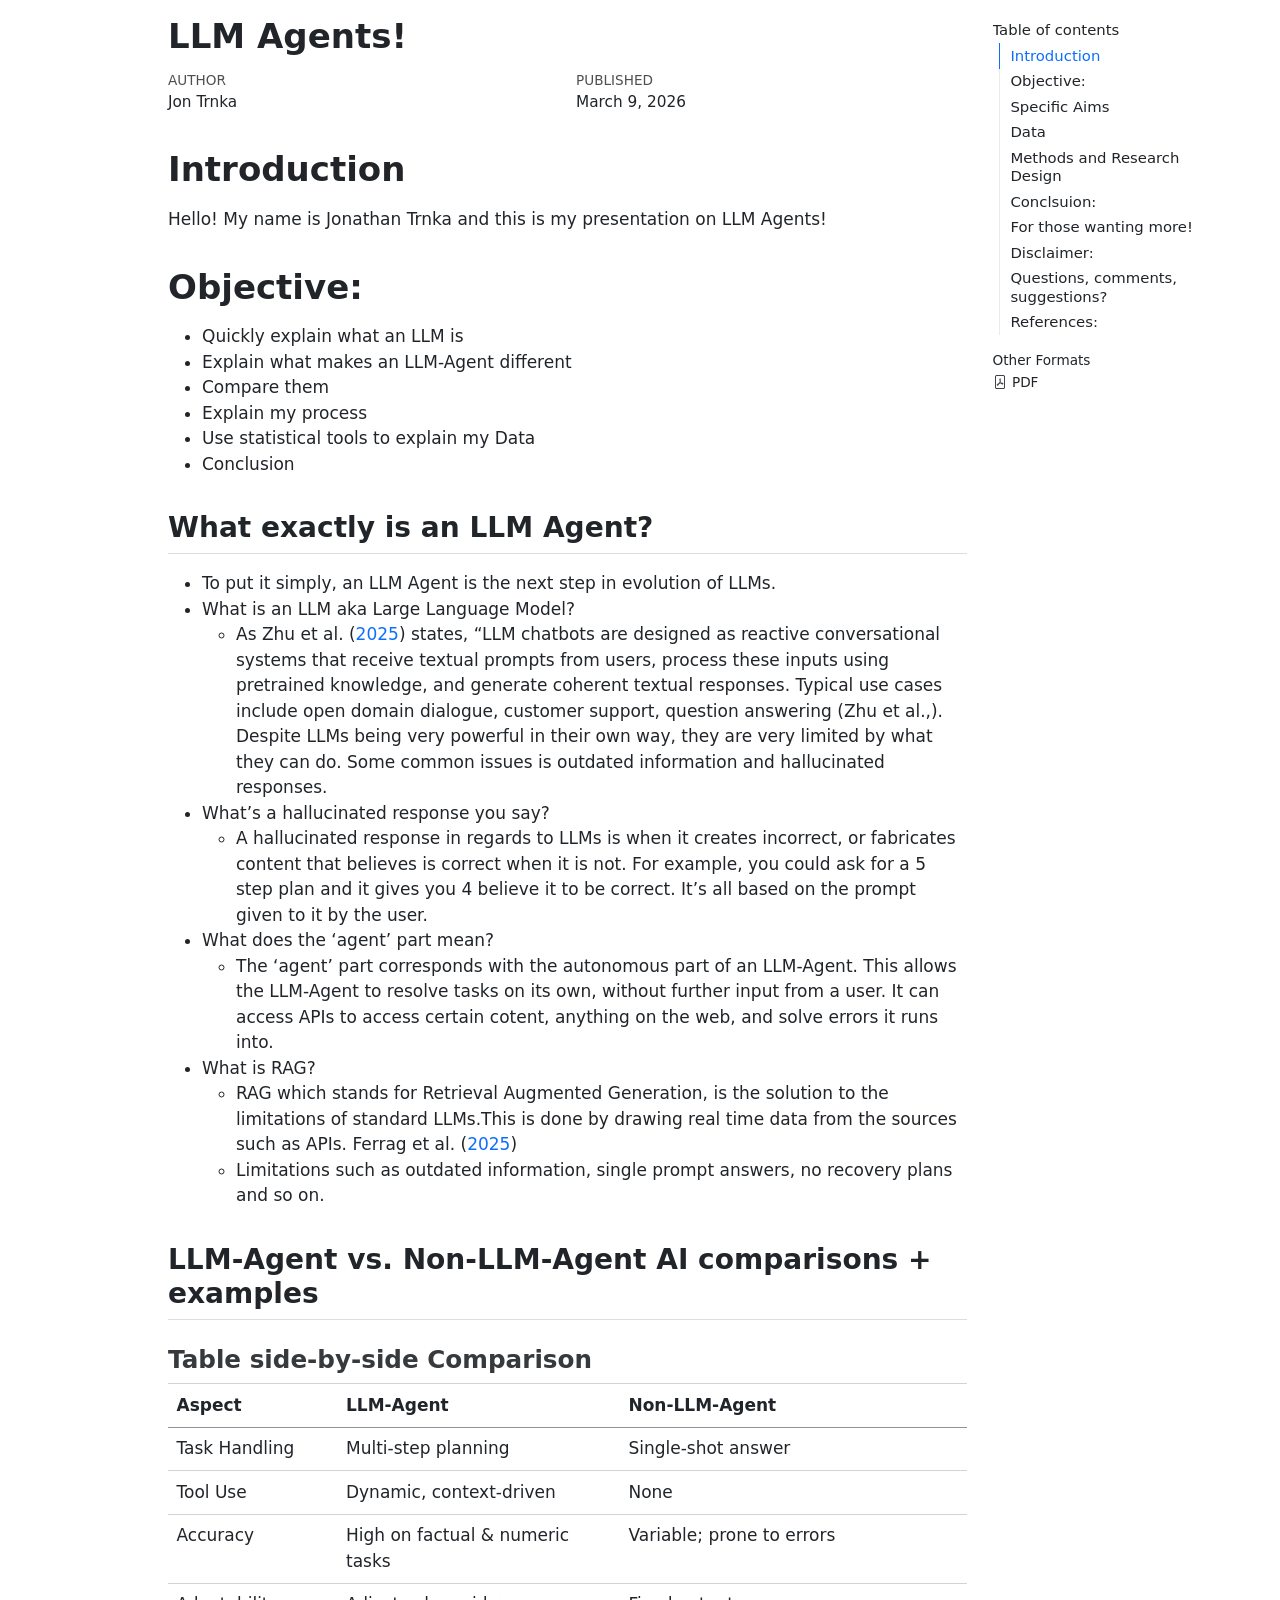
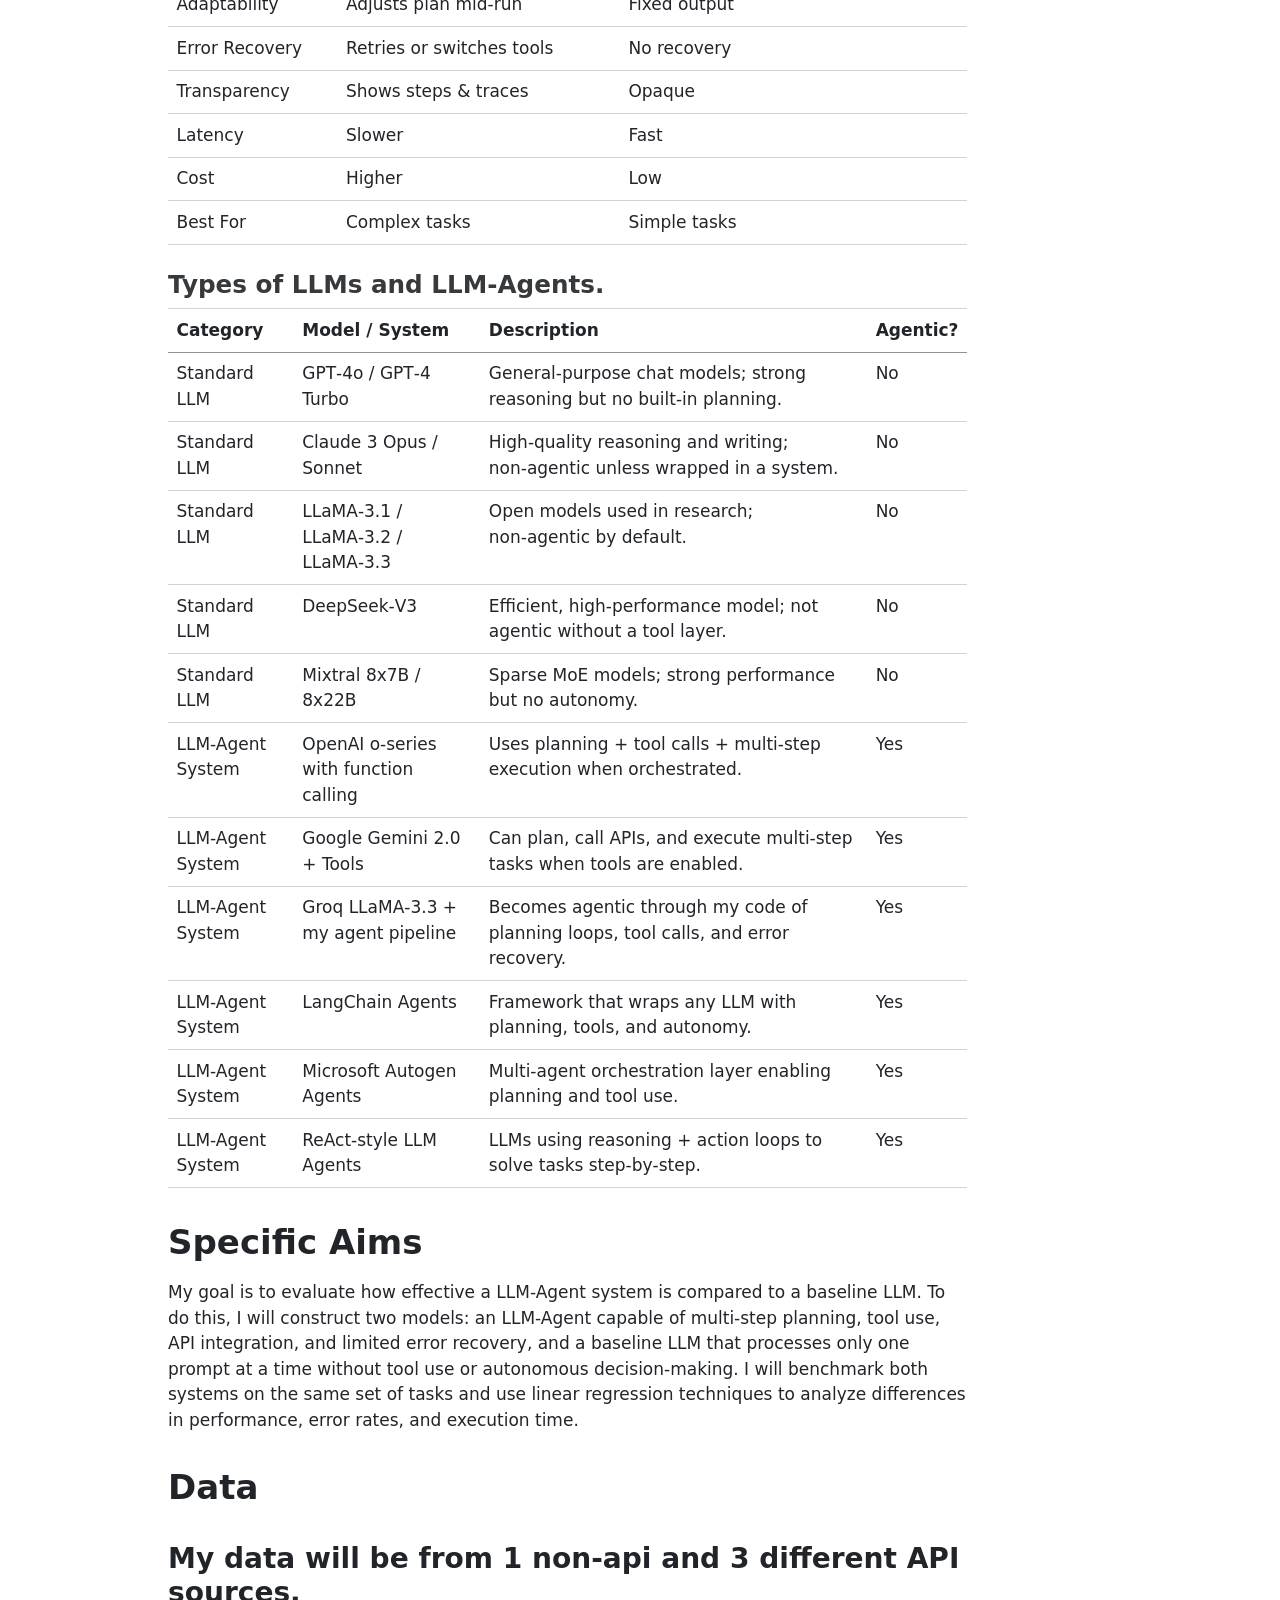
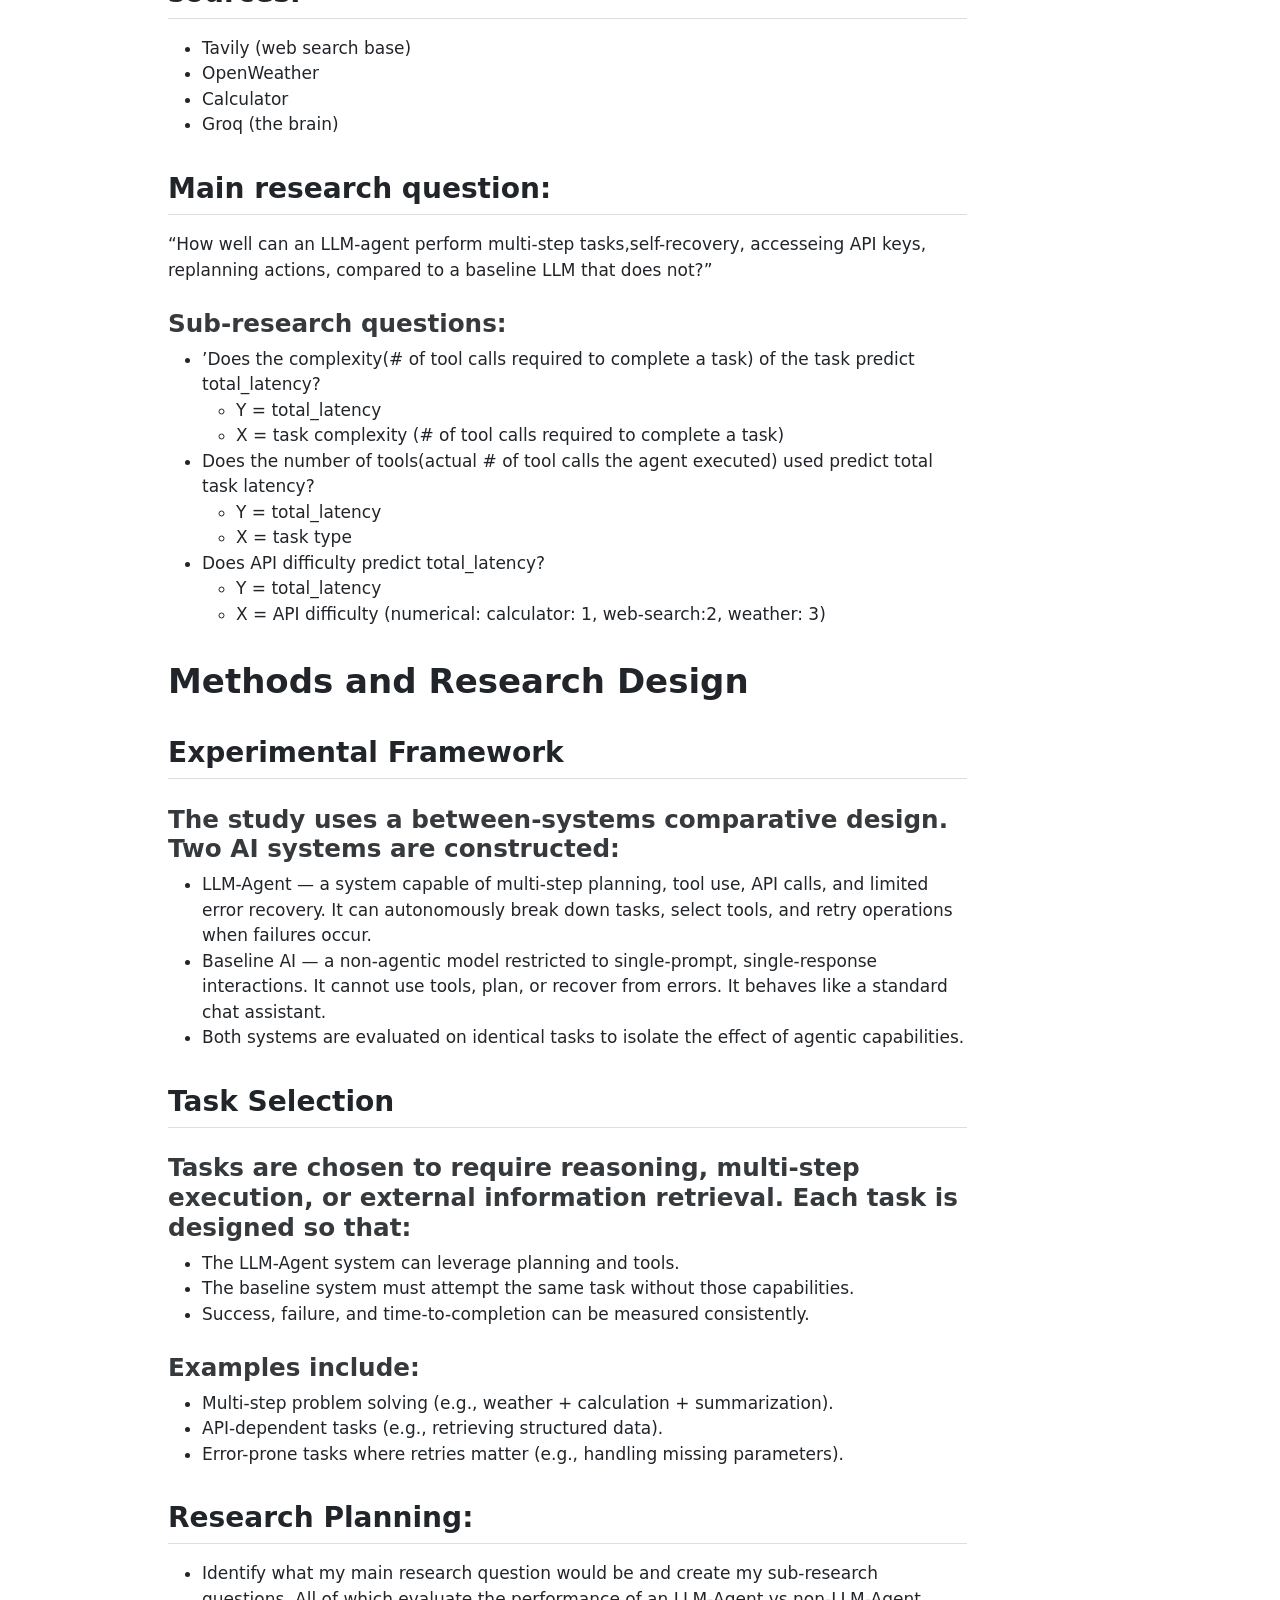
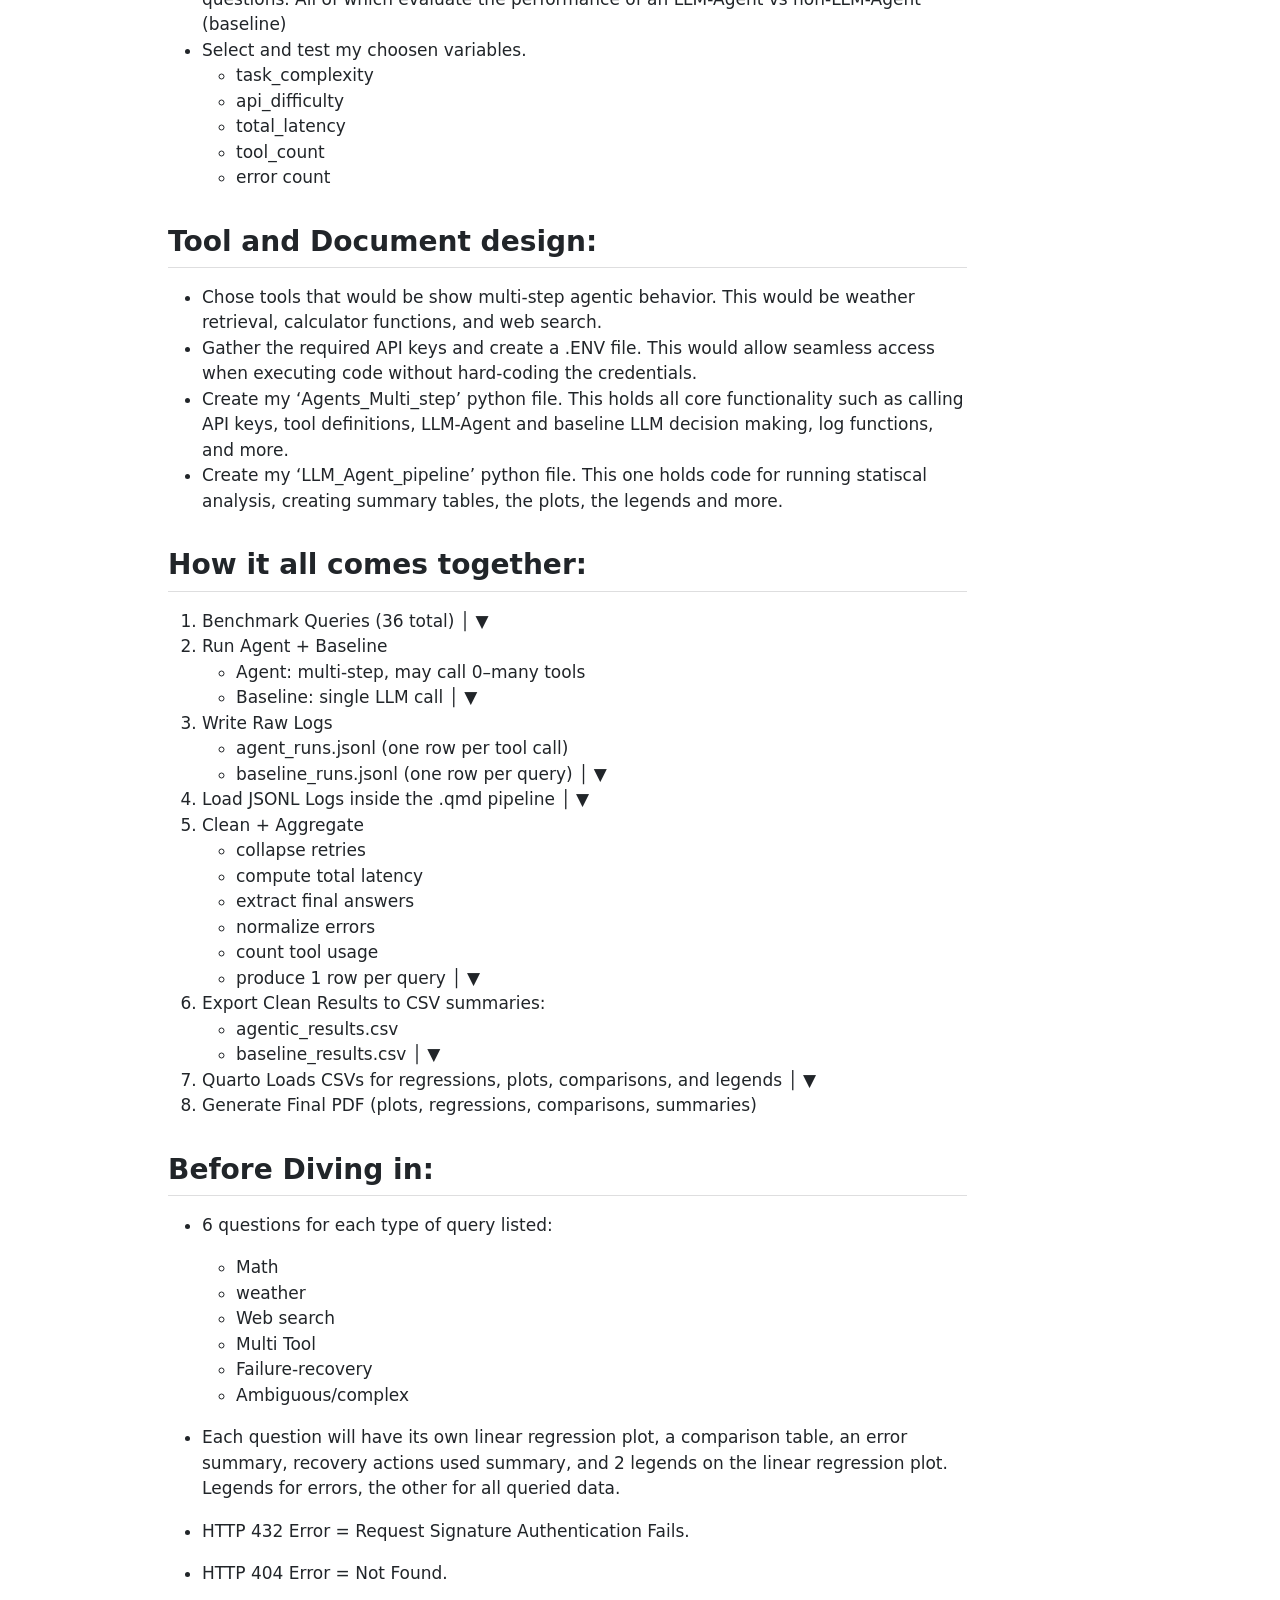
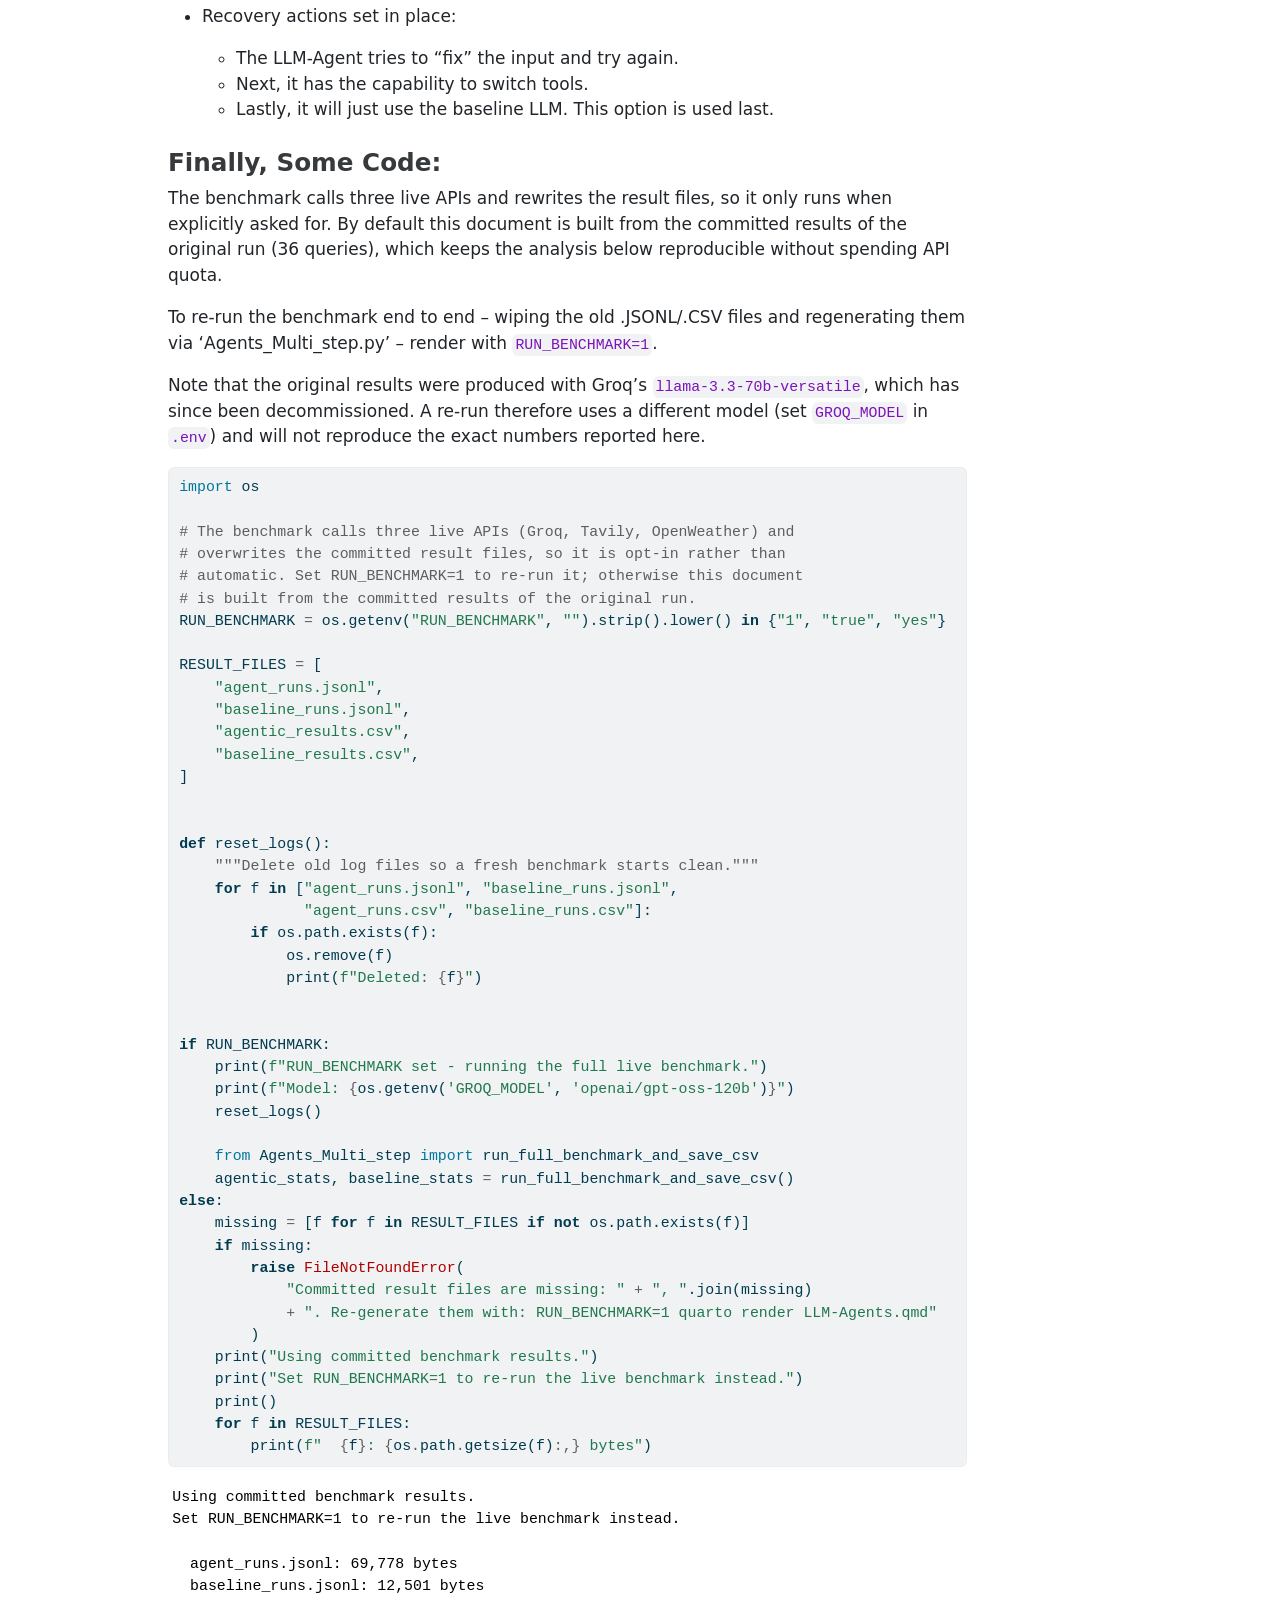
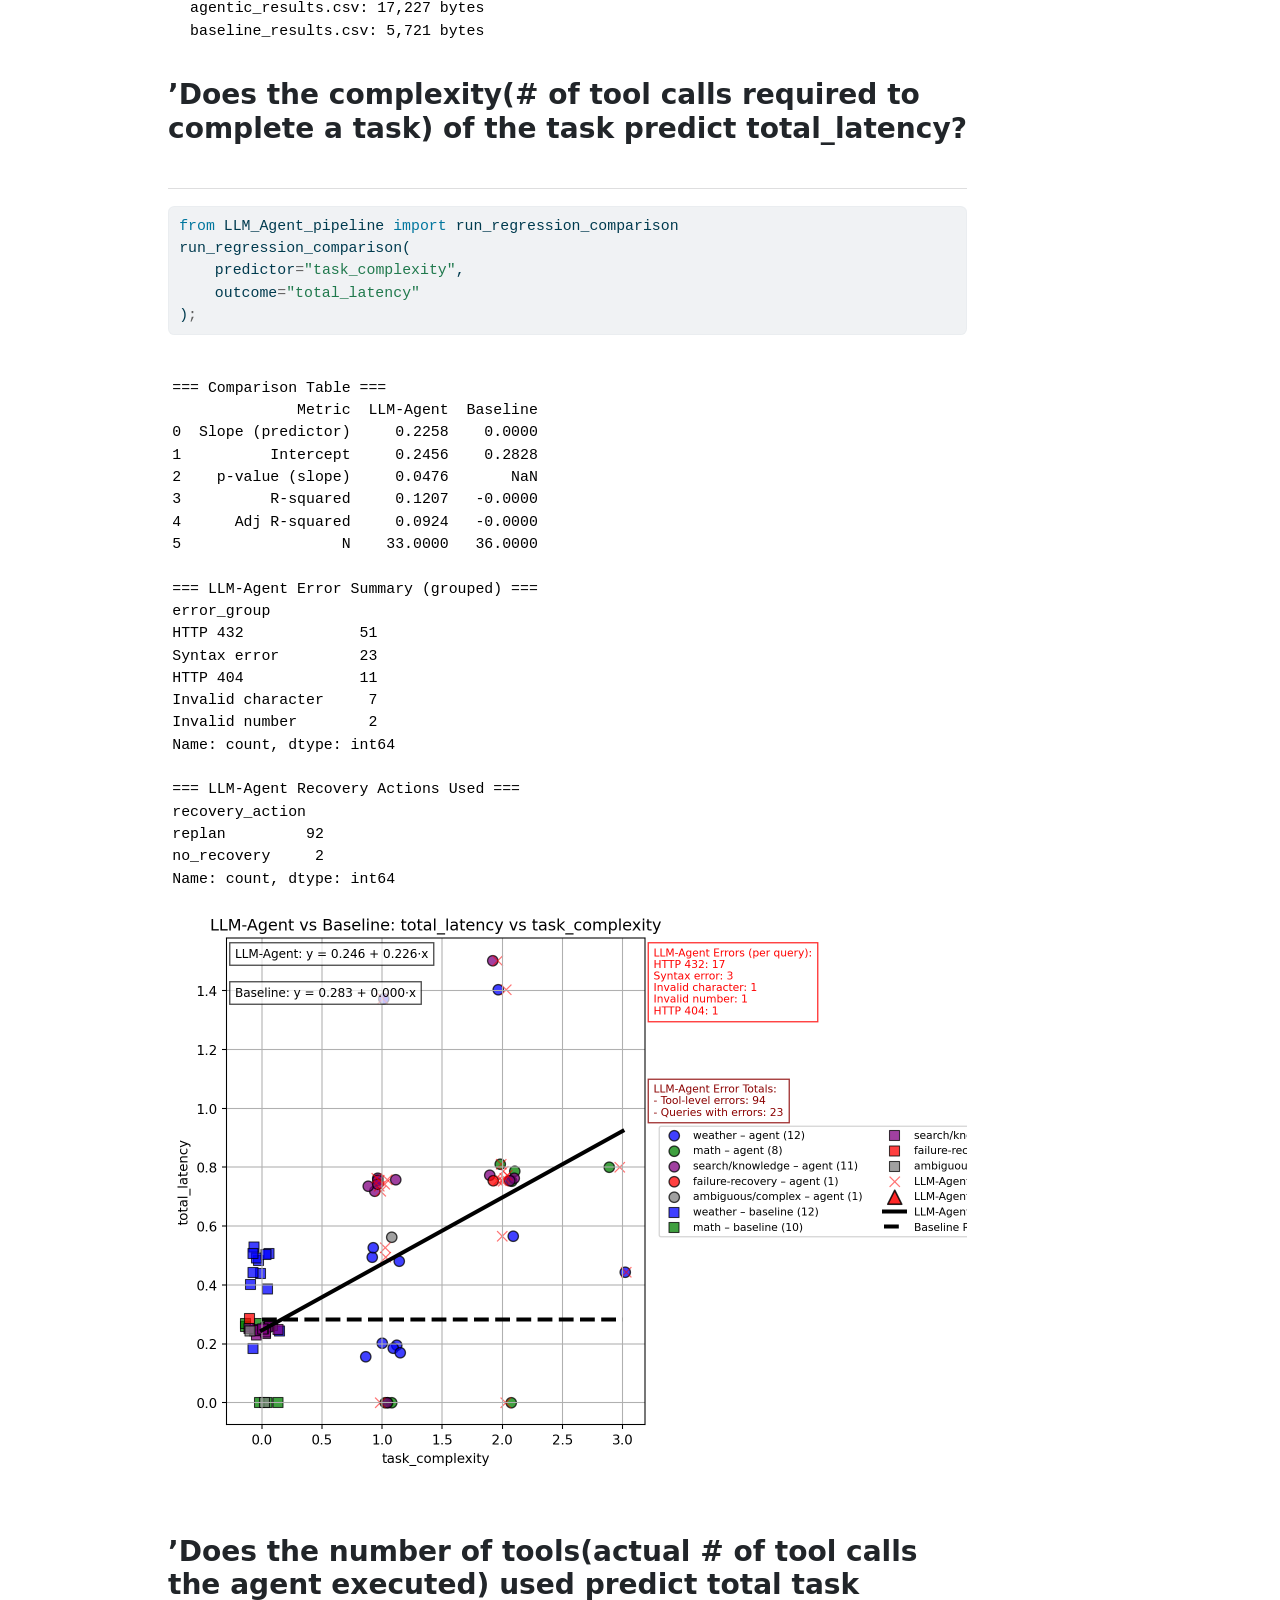
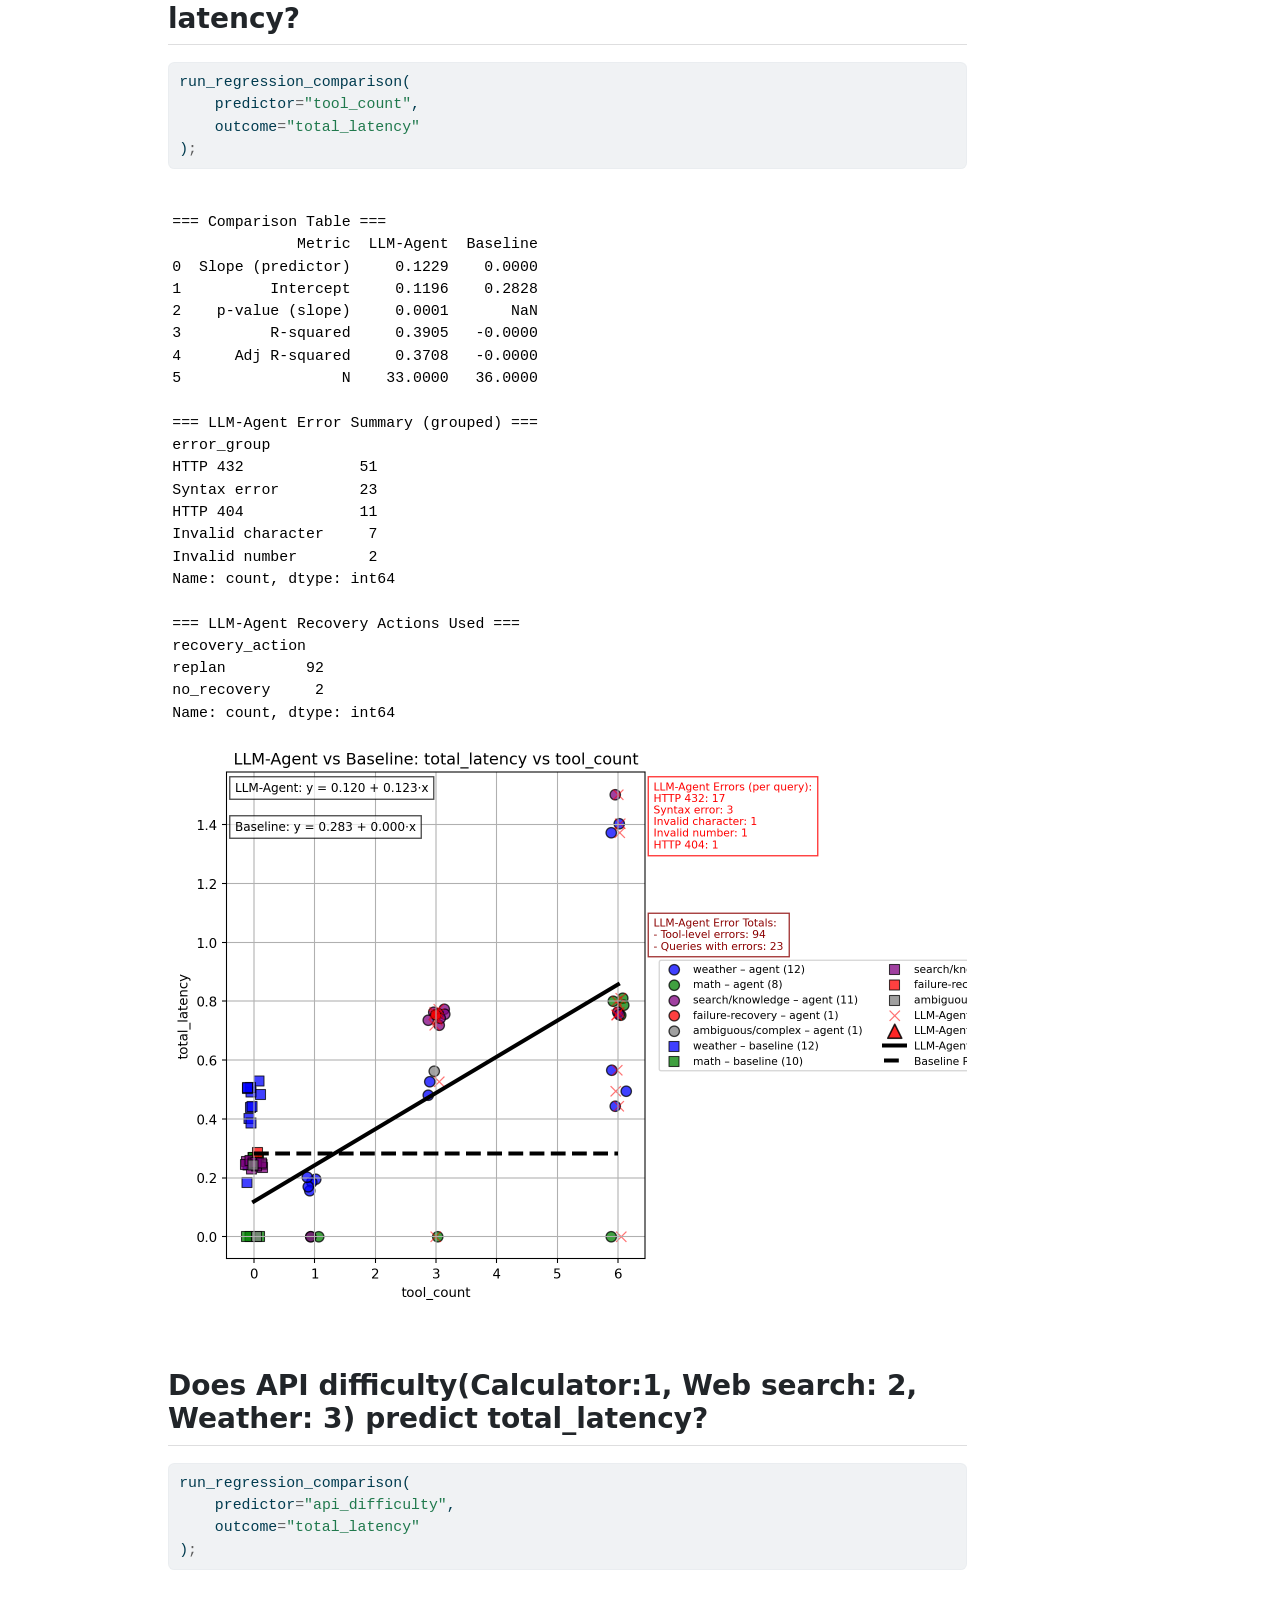
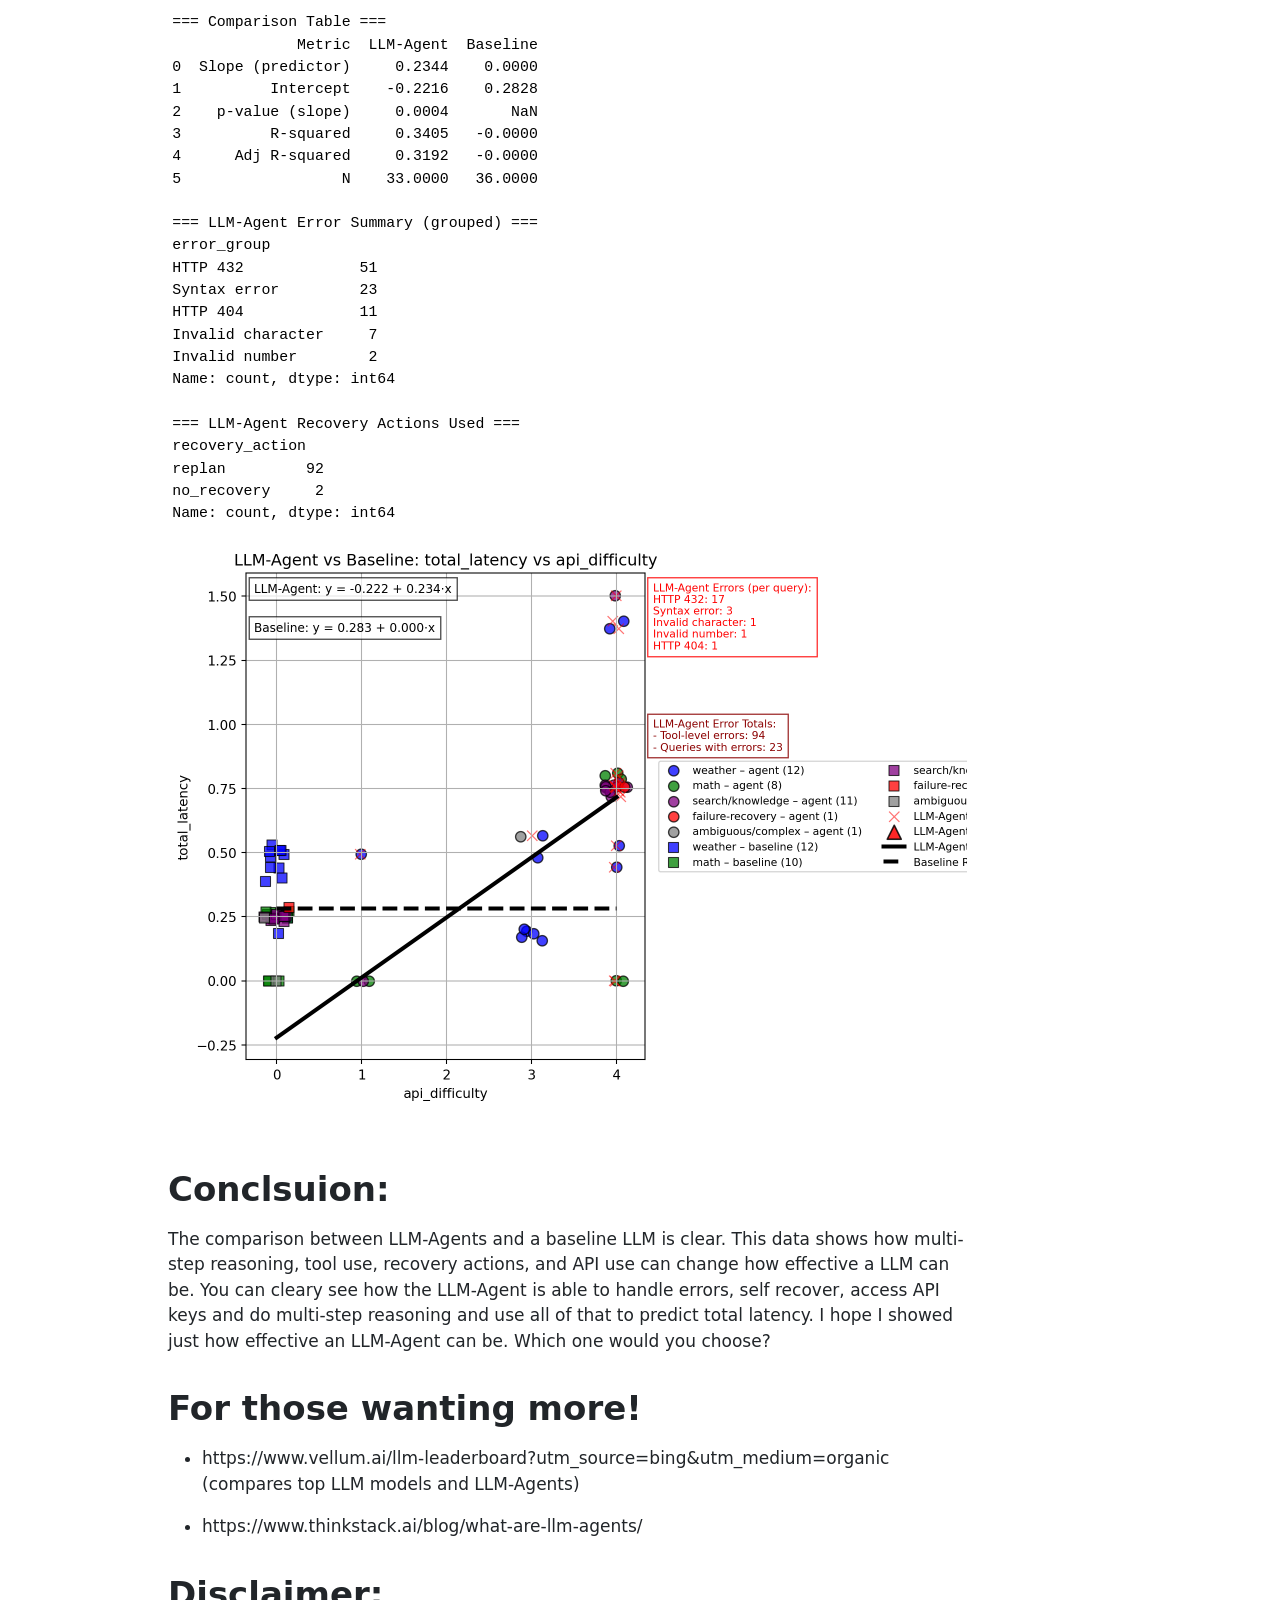
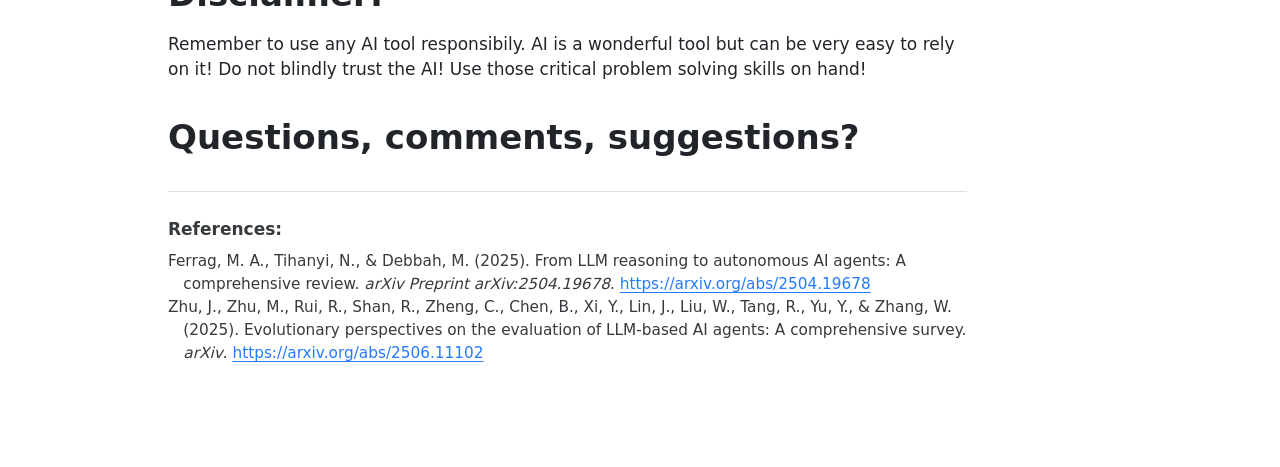
==== commit 9a36f304: "Make the live benchmark opt-in and the Groq model configurable Rendering previously wiped both .json" ====
--- a/LLM-Agents.html
+++ b/LLM-Agents.html
@@ -530,48 +530,69 @@
 </ul>
 <section id="finally-some-code" class="level3">
 <h3 class="anchored" data-anchor-id="finally-some-code">Finally, Some Code:</h3>
-<p>This is the first step which wipes any old .JSONL or .CSV files. This is to ensure that if I make any changes to my code, that new files are generated. The new files will then be ready to be called when plotting takes place. The next step, which calls my ‘Agents_Multi_step.py’ file, runs the directed amount of queries. (36 in this case)</p>
-<div id="6bfddbef" class="cell" data-execution_count="1">
+<p>The benchmark calls three live APIs and rewrites the result files, so it only runs when explicitly asked for. By default this document is built from the committed results of the original run (36 queries), which keeps the analysis below reproducible without spending API quota.</p>
+<p>To re-run the benchmark end to end – wiping the old .JSONL/.CSV files and regenerating them via ‘Agents_Multi_step.py’ – render with <code>RUN_BENCHMARK=1</code>.</p>
+<p>Note that the original results were produced with Groq’s <code>llama-3.3-70b-versatile</code>, which has since been decommissioned. A re-run therefore uses a different model (set <code>GROQ_MODEL</code> in <code>.env</code>) and will not reproduce the exact numbers reported here.</p>
+<div id="bfc6cf04" class="cell" data-execution_count="1">
 <div class="code-copy-outer-scaffold"><div class="sourceCode cell-code" id="cb1"><pre class="sourceCode python code-with-copy"><code class="sourceCode python"><span id="cb1-1"><a href="#cb1-1" aria-hidden="true" tabindex="-1"></a><span class="im">import</span> os</span>
 <span id="cb1-2"><a href="#cb1-2" aria-hidden="true" tabindex="-1"></a></span>
-<span id="cb1-3"><a href="#cb1-3" aria-hidden="true" tabindex="-1"></a><span class="kw">def</span> reset_logs():</span>
-<span id="cb1-4"><a href="#cb1-4" aria-hidden="true" tabindex="-1"></a>    <span class="co">"""Delete all JSONL and CSV log files so the next experiment starts clean."""</span></span>
-<span id="cb1-5"><a href="#cb1-5" aria-hidden="true" tabindex="-1"></a>    files_to_delete <span class="op">=</span> [</span>
-<span id="cb1-6"><a href="#cb1-6" aria-hidden="true" tabindex="-1"></a>        <span class="st">"agent_runs.jsonl"</span>,</span>
-<span id="cb1-7"><a href="#cb1-7" aria-hidden="true" tabindex="-1"></a>        <span class="st">"baseline_runs.jsonl"</span>,</span>
-<span id="cb1-8"><a href="#cb1-8" aria-hidden="true" tabindex="-1"></a>        <span class="st">"agent_runs.csv"</span>,</span>
-<span id="cb1-9"><a href="#cb1-9" aria-hidden="true" tabindex="-1"></a>        <span class="st">"baseline_runs.csv"</span></span>
-<span id="cb1-10"><a href="#cb1-10" aria-hidden="true" tabindex="-1"></a>    ]</span>
-<span id="cb1-11"><a href="#cb1-11" aria-hidden="true" tabindex="-1"></a></span>
-<span id="cb1-12"><a href="#cb1-12" aria-hidden="true" tabindex="-1"></a>    <span class="cf">for</span> f <span class="kw">in</span> files_to_delete:</span>
-<span id="cb1-13"><a href="#cb1-13" aria-hidden="true" tabindex="-1"></a>        <span class="cf">if</span> os.path.exists(f):</span>
-<span id="cb1-14"><a href="#cb1-14" aria-hidden="true" tabindex="-1"></a>            os.remove(f)</span>
-<span id="cb1-15"><a href="#cb1-15" aria-hidden="true" tabindex="-1"></a>            <span class="bu">print</span>(<span class="ss">f"Deleted: </span><span class="sc">{</span>f<span class="sc">}</span><span class="ss">"</span>)</span>
-<span id="cb1-16"><a href="#cb1-16" aria-hidden="true" tabindex="-1"></a>        <span class="cf">else</span>:</span>
-<span id="cb1-17"><a href="#cb1-17" aria-hidden="true" tabindex="-1"></a>            <span class="bu">print</span>(<span class="ss">f"Not found (skipped): </span><span class="sc">{</span>f<span class="sc">}</span><span class="ss">"</span>)</span>
-<span id="cb1-18"><a href="#cb1-18" aria-hidden="true" tabindex="-1"></a></span>
-<span id="cb1-19"><a href="#cb1-19" aria-hidden="true" tabindex="-1"></a><span class="co"># Start fresh</span></span>
-<span id="cb1-20"><a href="#cb1-20" aria-hidden="true" tabindex="-1"></a>reset_logs()</span>
-<span id="cb1-21"><a href="#cb1-21" aria-hidden="true" tabindex="-1"></a></span>
-<span id="cb1-22"><a href="#cb1-22" aria-hidden="true" tabindex="-1"></a><span class="im">from</span> Agents_Multi_step <span class="im">import</span> run_full_benchmark_and_save_csv</span>
-<span id="cb1-23"><a href="#cb1-23" aria-hidden="true" tabindex="-1"></a></span>
-<span id="cb1-24"><a href="#cb1-24" aria-hidden="true" tabindex="-1"></a>agentic_stats, baseline_stats <span class="op">=</span> run_full_benchmark_and_save_csv()</span></code></pre></div><button title="Copy to Clipboard" class="code-copy-button"><i class="bi"></i></button></div>
+<span id="cb1-3"><a href="#cb1-3" aria-hidden="true" tabindex="-1"></a><span class="co"># The benchmark calls three live APIs (Groq, Tavily, OpenWeather) and</span></span>
+<span id="cb1-4"><a href="#cb1-4" aria-hidden="true" tabindex="-1"></a><span class="co"># overwrites the committed result files, so it is opt-in rather than</span></span>
+<span id="cb1-5"><a href="#cb1-5" aria-hidden="true" tabindex="-1"></a><span class="co"># automatic. Set RUN_BENCHMARK=1 to re-run it; otherwise this document</span></span>
+<span id="cb1-6"><a href="#cb1-6" aria-hidden="true" tabindex="-1"></a><span class="co"># is built from the committed results of the original run.</span></span>
+<span id="cb1-7"><a href="#cb1-7" aria-hidden="true" tabindex="-1"></a>RUN_BENCHMARK <span class="op">=</span> os.getenv(<span class="st">"RUN_BENCHMARK"</span>, <span class="st">""</span>).strip().lower() <span class="kw">in</span> {<span class="st">"1"</span>, <span class="st">"true"</span>, <span class="st">"yes"</span>}</span>
+<span id="cb1-8"><a href="#cb1-8" aria-hidden="true" tabindex="-1"></a></span>
+<span id="cb1-9"><a href="#cb1-9" aria-hidden="true" tabindex="-1"></a>RESULT_FILES <span class="op">=</span> [</span>
+<span id="cb1-10"><a href="#cb1-10" aria-hidden="true" tabindex="-1"></a>    <span class="st">"agent_runs.jsonl"</span>,</span>
+<span id="cb1-11"><a href="#cb1-11" aria-hidden="true" tabindex="-1"></a>    <span class="st">"baseline_runs.jsonl"</span>,</span>
+<span id="cb1-12"><a href="#cb1-12" aria-hidden="true" tabindex="-1"></a>    <span class="st">"agentic_results.csv"</span>,</span>
+<span id="cb1-13"><a href="#cb1-13" aria-hidden="true" tabindex="-1"></a>    <span class="st">"baseline_results.csv"</span>,</span>
+<span id="cb1-14"><a href="#cb1-14" aria-hidden="true" tabindex="-1"></a>]</span>
+<span id="cb1-15"><a href="#cb1-15" aria-hidden="true" tabindex="-1"></a></span>
+<span id="cb1-16"><a href="#cb1-16" aria-hidden="true" tabindex="-1"></a></span>
+<span id="cb1-17"><a href="#cb1-17" aria-hidden="true" tabindex="-1"></a><span class="kw">def</span> reset_logs():</span>
+<span id="cb1-18"><a href="#cb1-18" aria-hidden="true" tabindex="-1"></a>    <span class="co">"""Delete old log files so a fresh benchmark starts clean."""</span></span>
+<span id="cb1-19"><a href="#cb1-19" aria-hidden="true" tabindex="-1"></a>    <span class="cf">for</span> f <span class="kw">in</span> [<span class="st">"agent_runs.jsonl"</span>, <span class="st">"baseline_runs.jsonl"</span>,</span>
+<span id="cb1-20"><a href="#cb1-20" aria-hidden="true" tabindex="-1"></a>              <span class="st">"agent_runs.csv"</span>, <span class="st">"baseline_runs.csv"</span>]:</span>
+<span id="cb1-21"><a href="#cb1-21" aria-hidden="true" tabindex="-1"></a>        <span class="cf">if</span> os.path.exists(f):</span>
+<span id="cb1-22"><a href="#cb1-22" aria-hidden="true" tabindex="-1"></a>            os.remove(f)</span>
+<span id="cb1-23"><a href="#cb1-23" aria-hidden="true" tabindex="-1"></a>            <span class="bu">print</span>(<span class="ss">f"Deleted: </span><span class="sc">{</span>f<span class="sc">}</span><span class="ss">"</span>)</span>
+<span id="cb1-24"><a href="#cb1-24" aria-hidden="true" tabindex="-1"></a></span>
+<span id="cb1-25"><a href="#cb1-25" aria-hidden="true" tabindex="-1"></a></span>
+<span id="cb1-26"><a href="#cb1-26" aria-hidden="true" tabindex="-1"></a><span class="cf">if</span> RUN_BENCHMARK:</span>
+<span id="cb1-27"><a href="#cb1-27" aria-hidden="true" tabindex="-1"></a>    <span class="bu">print</span>(<span class="ss">f"RUN_BENCHMARK set - running the full live benchmark."</span>)</span>
+<span id="cb1-28"><a href="#cb1-28" aria-hidden="true" tabindex="-1"></a>    <span class="bu">print</span>(<span class="ss">f"Model: </span><span class="sc">{</span>os<span class="sc">.</span>getenv(<span class="st">'GROQ_MODEL'</span>, <span class="st">'openai/gpt-oss-120b'</span>)<span class="sc">}</span><span class="ss">"</span>)</span>
+<span id="cb1-29"><a href="#cb1-29" aria-hidden="true" tabindex="-1"></a>    reset_logs()</span>
+<span id="cb1-30"><a href="#cb1-30" aria-hidden="true" tabindex="-1"></a></span>
+<span id="cb1-31"><a href="#cb1-31" aria-hidden="true" tabindex="-1"></a>    <span class="im">from</span> Agents_Multi_step <span class="im">import</span> run_full_benchmark_and_save_csv</span>
+<span id="cb1-32"><a href="#cb1-32" aria-hidden="true" tabindex="-1"></a>    agentic_stats, baseline_stats <span class="op">=</span> run_full_benchmark_and_save_csv()</span>
+<span id="cb1-33"><a href="#cb1-33" aria-hidden="true" tabindex="-1"></a><span class="cf">else</span>:</span>
+<span id="cb1-34"><a href="#cb1-34" aria-hidden="true" tabindex="-1"></a>    missing <span class="op">=</span> [f <span class="cf">for</span> f <span class="kw">in</span> RESULT_FILES <span class="cf">if</span> <span class="kw">not</span> os.path.exists(f)]</span>
+<span id="cb1-35"><a href="#cb1-35" aria-hidden="true" tabindex="-1"></a>    <span class="cf">if</span> missing:</span>
+<span id="cb1-36"><a href="#cb1-36" aria-hidden="true" tabindex="-1"></a>        <span class="cf">raise</span> <span class="pp">FileNotFoundError</span>(</span>
+<span id="cb1-37"><a href="#cb1-37" aria-hidden="true" tabindex="-1"></a>            <span class="st">"Committed result files are missing: "</span> <span class="op">+</span> <span class="st">", "</span>.join(missing)</span>
+<span id="cb1-38"><a href="#cb1-38" aria-hidden="true" tabindex="-1"></a>            <span class="op">+</span> <span class="st">". Re-generate them with: RUN_BENCHMARK=1 quarto render LLM-Agents.qmd"</span></span>
+<span id="cb1-39"><a href="#cb1-39" aria-hidden="true" tabindex="-1"></a>        )</span>
+<span id="cb1-40"><a href="#cb1-40" aria-hidden="true" tabindex="-1"></a>    <span class="bu">print</span>(<span class="st">"Using committed benchmark results."</span>)</span>
+<span id="cb1-41"><a href="#cb1-41" aria-hidden="true" tabindex="-1"></a>    <span class="bu">print</span>(<span class="st">"Set RUN_BENCHMARK=1 to re-run the live benchmark instead."</span>)</span>
+<span id="cb1-42"><a href="#cb1-42" aria-hidden="true" tabindex="-1"></a>    <span class="bu">print</span>()</span>
+<span id="cb1-43"><a href="#cb1-43" aria-hidden="true" tabindex="-1"></a>    <span class="cf">for</span> f <span class="kw">in</span> RESULT_FILES:</span>
+<span id="cb1-44"><a href="#cb1-44" aria-hidden="true" tabindex="-1"></a>        <span class="bu">print</span>(<span class="ss">f"  </span><span class="sc">{</span>f<span class="sc">}</span><span class="ss">: </span><span class="sc">{</span>os<span class="sc">.</span>path<span class="sc">.</span>getsize(f)<span class="sc">:,}</span><span class="ss"> bytes"</span>)</span></code></pre></div><button title="Copy to Clipboard" class="code-copy-button"><i class="bi"></i></button></div>
 <div class="cell-output cell-output-stdout">
-<pre><code>Deleted: agent_runs.jsonl
-Deleted: baseline_runs.jsonl
-Not found (skipped): agent_runs.csv
-Not found (skipped): baseline_runs.csv
-Running agentic benchmark...
-Running baseline benchmark...
-Saving CSV files...
-Saved agentic_results.csv and baseline_results.csv</code></pre>
+<pre><code>Using committed benchmark results.
+Set RUN_BENCHMARK=1 to re-run the live benchmark instead.
+
+  agent_runs.jsonl: 69,778 bytes
+  baseline_runs.jsonl: 12,501 bytes
+  agentic_results.csv: 17,227 bytes
+  baseline_results.csv: 5,721 bytes</code></pre>
 </div>
 </div>
 </section>
 </section>
 <section id="does-the-complexity-of-tool-calls-required-to-complete-a-task-of-the-task-predict-total_latency" class="level2">
 <h2 class="anchored" data-anchor-id="does-the-complexity-of-tool-calls-required-to-complete-a-task-of-the-task-predict-total_latency">’Does the complexity(# of tool calls required to complete a task) of the task predict total_latency?</h2>
-<div id="d357d94f" class="cell" data-execution_count="2">
+<div id="d20ab20e" class="cell" data-execution_count="2">
 <div class="code-copy-outer-scaffold"><div class="sourceCode cell-code" id="cb3"><pre class="sourceCode python code-with-copy"><code class="sourceCode python"><span id="cb3-1"><a href="#cb3-1" aria-hidden="true" tabindex="-1"></a><span class="im">from</span> LLM_Agent_pipeline <span class="im">import</span> run_regression_comparison</span>
 <span id="cb3-2"><a href="#cb3-2" aria-hidden="true" tabindex="-1"></a>run_regression_comparison(</span>
 <span id="cb3-3"><a href="#cb3-3" aria-hidden="true" tabindex="-1"></a>    predictor<span class="op">=</span><span class="st">"task_complexity"</span>,</span>
@@ -581,26 +602,26 @@
 <pre><code>
 === Comparison Table ===
               Metric  LLM-Agent  Baseline
-0  Slope (predictor)    -0.0039    0.0000
-1          Intercept     0.5443    0.3161
-2    p-value (slope)     0.9717       NaN
-3          R-squared     0.0000    0.0000
-4      Adj R-squared    -0.0312    0.0000
-5                  N    34.0000   36.0000
+0  Slope (predictor)     0.2258    0.0000
+1          Intercept     0.2456    0.2828
+2    p-value (slope)     0.0476       NaN
+3          R-squared     0.1207   -0.0000
+4      Adj R-squared     0.0924   -0.0000
+5                  N    33.0000   36.0000
 
 === LLM-Agent Error Summary (grouped) ===
 error_group
-HTTP 432             49
+HTTP 432             51
 Syntax error         23
 HTTP 404             11
 Invalid character     7
-Invalid number        3
-Math error            3
+Invalid number        2
 Name: count, dtype: int64
 
 === LLM-Agent Recovery Actions Used ===
 recovery_action
-replan    96
+replan         92
+no_recovery     2
 Name: count, dtype: int64</code></pre>
 </div>
 <div class="cell-output cell-output-display">
@@ -614,7 +635,7 @@
 </section>
 <section id="does-the-number-of-toolsactual-of-tool-calls-the-agent-executed-used-predict-total-task-latency" class="level2">
 <h2 class="anchored" data-anchor-id="does-the-number-of-toolsactual-of-tool-calls-the-agent-executed-used-predict-total-task-latency">’Does the number of tools(actual # of tool calls the agent executed) used predict total task latency?</h2>
-<div id="8344bccf" class="cell" data-execution_count="3">
+<div id="1e383df3" class="cell" data-execution_count="3">
 <div class="code-copy-outer-scaffold"><div class="sourceCode cell-code" id="cb5"><pre class="sourceCode python code-with-copy"><code class="sourceCode python"><span id="cb5-1"><a href="#cb5-1" aria-hidden="true" tabindex="-1"></a>run_regression_comparison(</span>
 <span id="cb5-2"><a href="#cb5-2" aria-hidden="true" tabindex="-1"></a>    predictor<span class="op">=</span><span class="st">"tool_count"</span>,</span>
 <span id="cb5-3"><a href="#cb5-3" aria-hidden="true" tabindex="-1"></a>    outcome<span class="op">=</span><span class="st">"total_latency"</span></span>
@@ -623,26 +644,26 @@
 <pre><code>
 === Comparison Table ===
               Metric  LLM-Agent  Baseline
-0  Slope (predictor)     0.0929    0.0000
-1          Intercept     0.1915    0.3161
-2    p-value (slope)     0.0033       NaN
-3          R-squared     0.2395    0.0000
-4      Adj R-squared     0.2158    0.0000
-5                  N    34.0000   36.0000
+0  Slope (predictor)     0.1229    0.0000
+1          Intercept     0.1196    0.2828
+2    p-value (slope)     0.0001       NaN
+3          R-squared     0.3905   -0.0000
+4      Adj R-squared     0.3708   -0.0000
+5                  N    33.0000   36.0000
 
 === LLM-Agent Error Summary (grouped) ===
 error_group
-HTTP 432             49
+HTTP 432             51
 Syntax error         23
 HTTP 404             11
 Invalid character     7
-Invalid number        3
-Math error            3
+Invalid number        2
 Name: count, dtype: int64
 
 === LLM-Agent Recovery Actions Used ===
 recovery_action
-replan    96
+replan         92
+no_recovery     2
 Name: count, dtype: int64</code></pre>
 </div>
 <div class="cell-output cell-output-display">
@@ -656,7 +677,7 @@
 </section>
 <section id="does-api-difficultycalculator1-web-search-2-weather-3-predict-total_latency" class="level2">
 <h2 class="anchored" data-anchor-id="does-api-difficultycalculator1-web-search-2-weather-3-predict-total_latency">Does API difficulty(Calculator:1, Web search: 2, Weather: 3) predict total_latency?</h2>
-<div id="065f1ca9" class="cell" data-execution_count="4">
+<div id="33ff7f33" class="cell" data-execution_count="4">
 <div class="code-copy-outer-scaffold"><div class="sourceCode cell-code" id="cb7"><pre class="sourceCode python code-with-copy"><code class="sourceCode python"><span id="cb7-1"><a href="#cb7-1" aria-hidden="true" tabindex="-1"></a>run_regression_comparison(</span>
 <span id="cb7-2"><a href="#cb7-2" aria-hidden="true" tabindex="-1"></a>    predictor<span class="op">=</span><span class="st">"api_difficulty"</span>,</span>
 <span id="cb7-3"><a href="#cb7-3" aria-hidden="true" tabindex="-1"></a>    outcome<span class="op">=</span><span class="st">"total_latency"</span></span>
@@ -665,26 +686,26 @@
 <pre><code>
 === Comparison Table ===
               Metric  LLM-Agent  Baseline
-0  Slope (predictor)     0.2370    0.0000
-1          Intercept    -0.2630    0.3161
-2    p-value (slope)     0.0001       NaN
-3          R-squared     0.3709    0.0000
-4      Adj R-squared     0.3513    0.0000
-5                  N    34.0000   36.0000
+0  Slope (predictor)     0.2344    0.0000
+1          Intercept    -0.2216    0.2828
+2    p-value (slope)     0.0004       NaN
+3          R-squared     0.3405   -0.0000
+4      Adj R-squared     0.3192   -0.0000
+5                  N    33.0000   36.0000
 
 === LLM-Agent Error Summary (grouped) ===
 error_group
-HTTP 432             49
+HTTP 432             51
 Syntax error         23
 HTTP 404             11
 Invalid character     7
-Invalid number        3
-Math error            3
+Invalid number        2
 Name: count, dtype: int64
 
 === LLM-Agent Recovery Actions Used ===
 recovery_action
-replan    96
+replan         92
+no_recovery     2
 Name: count, dtype: int64</code></pre>
 </div>
 <div class="cell-output cell-output-display">
